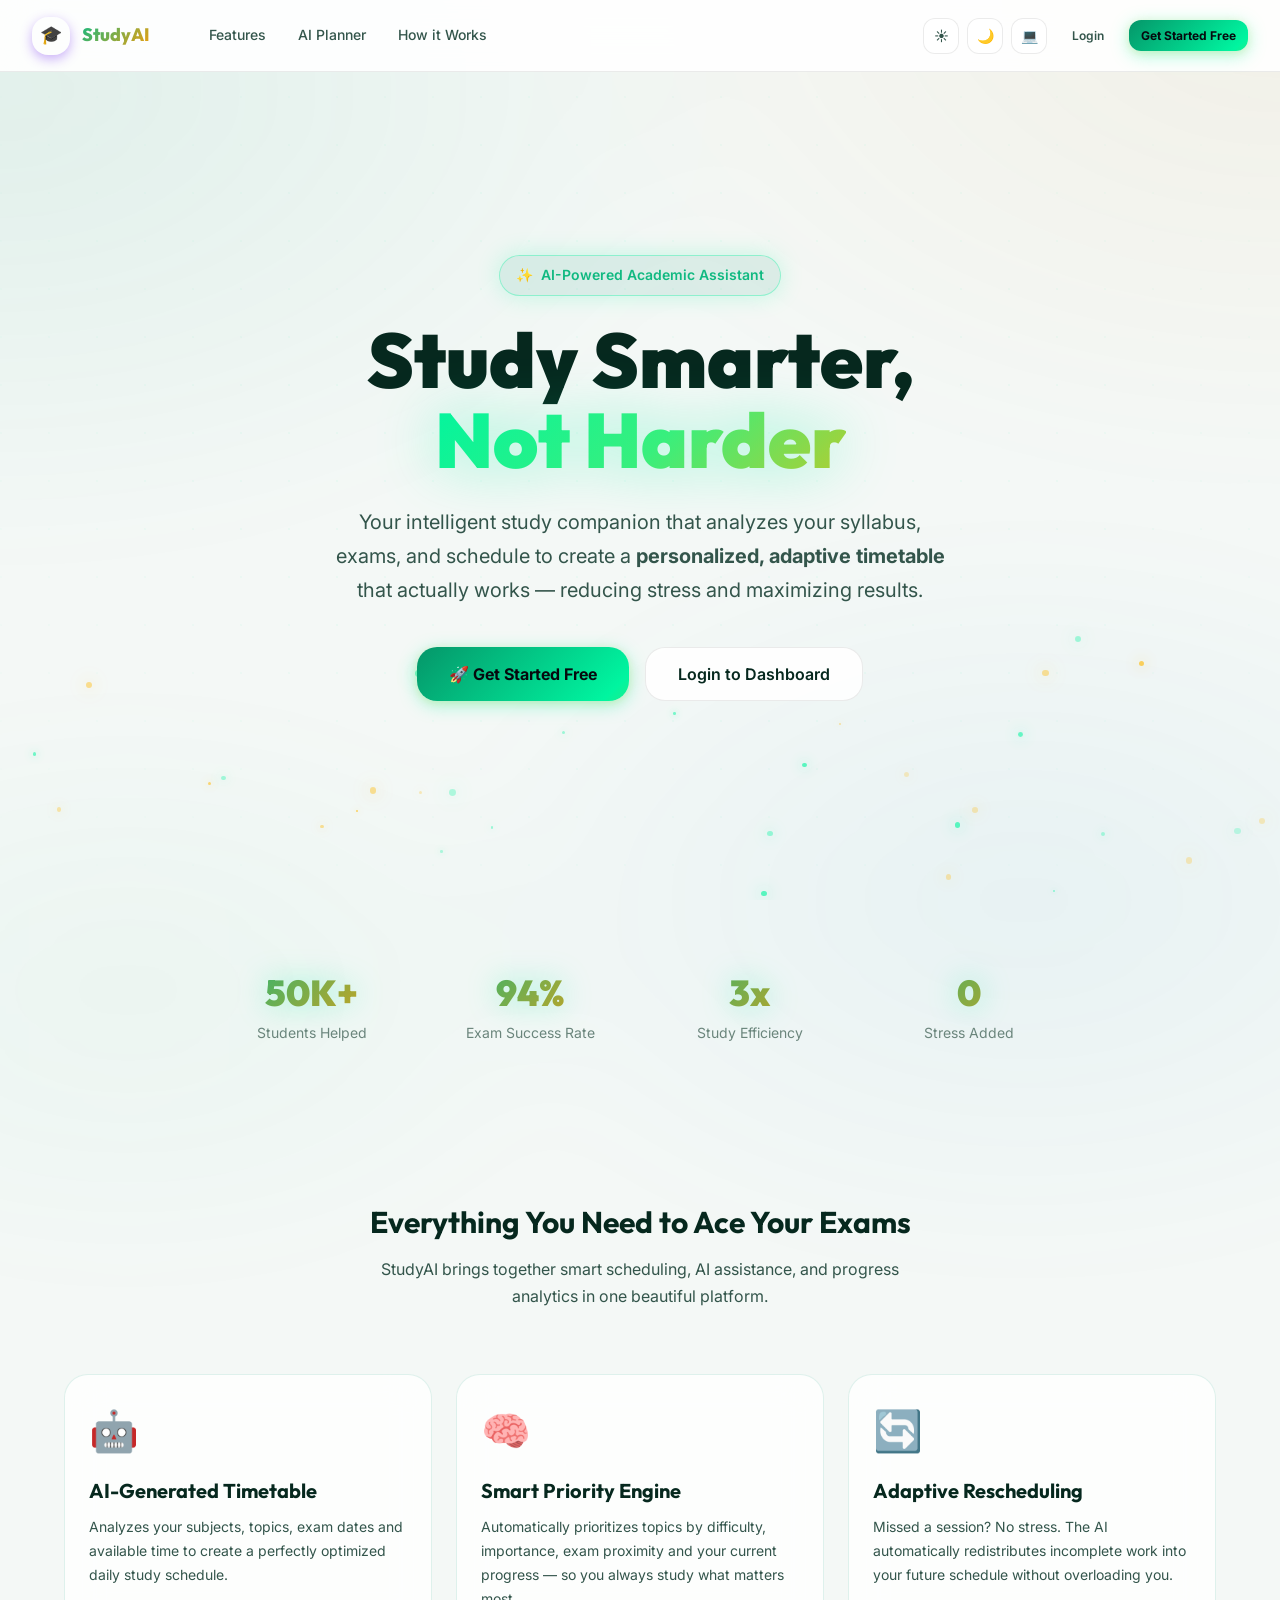
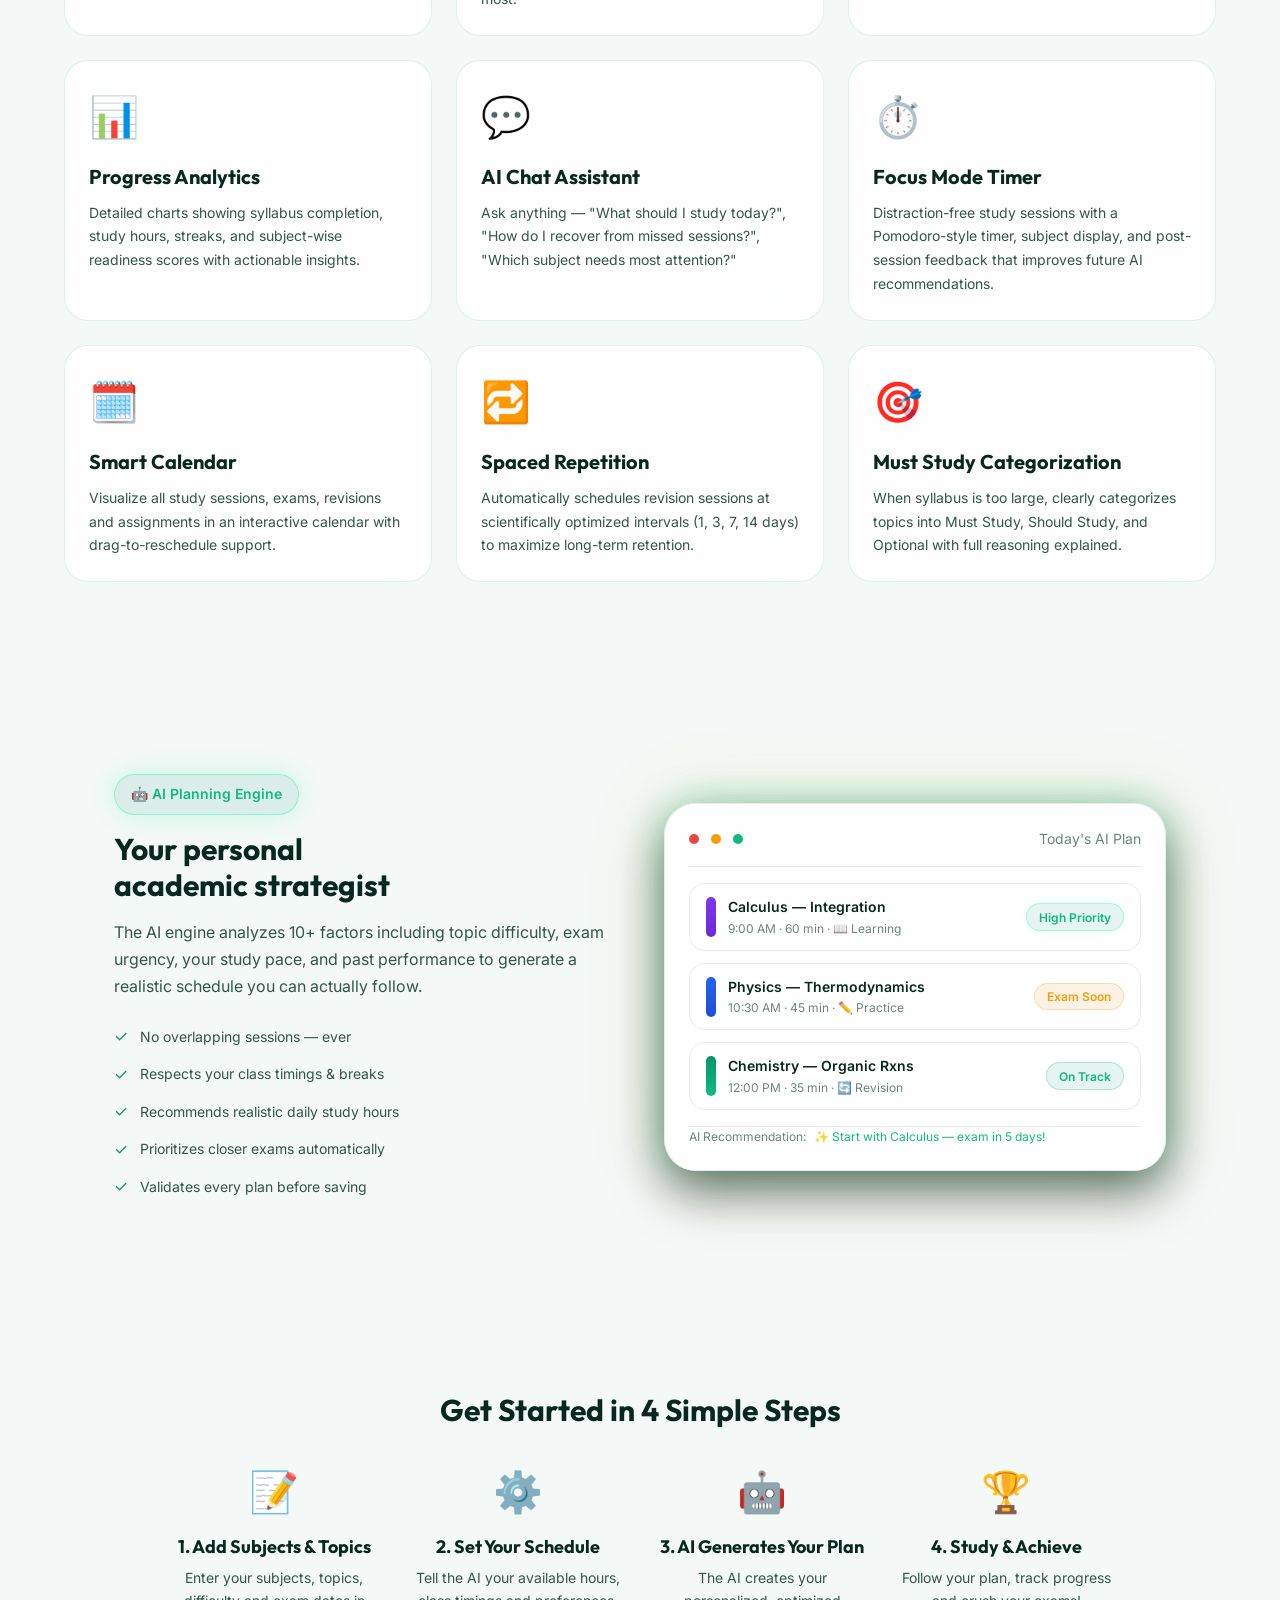
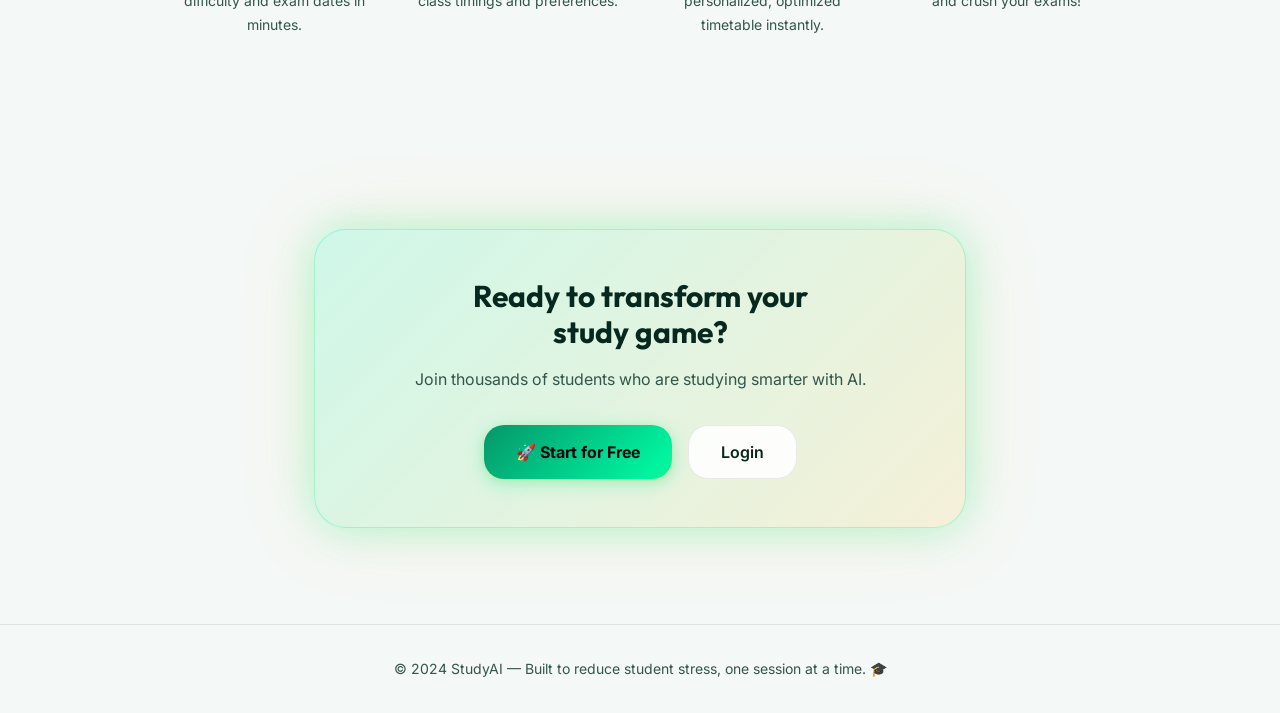
==== frontend/index.html @ 481b196f "First commit" ====
<!DOCTYPE html>
<html lang="en">
<head>
  <meta charset="UTF-8">
  <meta name="viewport" content="width=device-width, initial-scale=1.0">
  <title>StudyAI — Intelligent Academic Planner</title>
  <meta name="description" content="AI-powered study planner that creates personalized, adaptive timetables to help students study smarter and achieve their academic goals.">
  <link rel="stylesheet" href="css/variables.css">
  <link rel="stylesheet" href="css/themes.css">
  <link rel="stylesheet" href="css/base.css">
  <link rel="stylesheet" href="css/animations.css">
  <link rel="stylesheet" href="css/components.css">
  <style>
    /* ── HERO ─────────────────────────────────────────────── */
    .hero {
      min-height: 100vh;
      display: flex;
      flex-direction: column;
      position: relative;
      overflow: hidden;
    }

    /* Floating particles */
    .particles {
      position: fixed;
      inset: 0;
      pointer-events: none;
      z-index: 0;
      overflow: hidden;
    }
    .particle {
      position: absolute;
      width: 4px; height: 4px;
      border-radius: 50%;
      background: var(--primary-light);
      opacity: 0;
      animation: particleFloat linear infinite;
    }

    /* Nav */
    .landing-nav {
      position: fixed;
      top: 0; left: 0; right: 0;
      height: 72px;
      background: var(--nav-bg);
      backdrop-filter: blur(20px);
      border-bottom: 1px solid var(--border);
      z-index: var(--z-sticky);
      display: flex;
      align-items: center;
      padding: 0 var(--space-8);
      gap: var(--space-4);
    }
    .nav-links {
      display: flex;
      align-items: center;
      gap: var(--space-2);
      margin-left: var(--space-8);
    }
    .nav-link {
      color: var(--text-secondary);
      font-size: var(--text-sm);
      font-weight: var(--font-medium);
      padding: var(--space-2) var(--space-3);
      border-radius: var(--radius-md);
      transition: all var(--transition-fast);
    }
    .nav-link:hover { color: var(--text-primary); background: var(--bg-card); }
    .nav-actions { margin-left: auto; display: flex; align-items: center; gap: var(--space-3); }

    /* Hero content */
    .hero-content {
      flex: 1;
      display: flex;
      flex-direction: column;
      align-items: center;
      justify-content: center;
      text-align: center;
      padding: 120px var(--space-6) var(--space-16);
      position: relative;
      z-index: 1;
    }

    .hero-badge {
      display: inline-flex;
      align-items: center;
      gap: var(--space-2);
      background: var(--primary-bg);
      border: 1px solid rgba(0, 245, 160, 0.35);
      box-shadow: 0 0 24px rgba(0, 245, 160, 0.2);
      border-radius: var(--radius-full);
      padding: var(--space-2) var(--space-4);
      font-size: var(--text-sm);
      color: var(--primary-light);
      font-weight: var(--font-semibold);
      margin-bottom: var(--space-6);
      animation: fadeDown 0.6s ease forwards;
    }

    .hero-title {
      font-family: 'Outfit', sans-serif;
      font-size: clamp(2.5rem, 6vw, 5rem);
      font-weight: 900;
      line-height: 1.05;
      margin-bottom: var(--space-6);
      animation: fadeUp 0.7s ease 0.1s both;
    }

    .hero-title .gradient-text {
      background: linear-gradient(135deg, #00f5a0 0%, #38ef7d 30%, #ffb800 70%, #ff8800 100%);
      background-size: 200% auto;
      -webkit-background-clip: text;
      background-clip: text;
      -webkit-text-fill-color: transparent;
      filter: drop-shadow(0 0 30px rgba(0, 245, 160, 0.4));
      animation: gradientShift 5s ease infinite;
    }

    .hero-subtitle {
      font-size: clamp(1rem, 2vw, 1.25rem);
      color: var(--text-secondary);
      max-width: 620px;
      margin-bottom: var(--space-10);
      animation: fadeUp 0.7s ease 0.2s both;
    }

    .hero-actions {
      display: flex;
      gap: var(--space-4);
      flex-wrap: wrap;
      justify-content: center;
      animation: fadeUp 0.7s ease 0.3s both;
    }

    /* Feature cards grid */
    .features {
      padding: var(--space-24) var(--space-6);
      max-width: 1200px;
      margin: 0 auto;
      width: 100%;
    }

    .features-title {
      text-align: center;
      margin-bottom: var(--space-16);
    }

    .features-grid {
      display: grid;
      grid-template-columns: repeat(auto-fit, minmax(300px, 1fr));
      gap: var(--space-6);
    }

    .feature-card {
      background: var(--glass-bg);
      backdrop-filter: var(--glass-blur);
      border: 1px solid var(--glass-border);
      border-radius: var(--radius-2xl);
      padding: var(--space-6);
      transition: all var(--transition-base);
      animation: fadeUp 0.6s ease both;
    }

    .feature-card:hover {
      transform: translateY(-6px);
      box-shadow: var(--shadow-lg), 0 0 30px var(--ambient-1);
      border-color: var(--primary);
    }

    .feature-icon {
      font-size: 2.5rem;
      margin-bottom: var(--space-4);
      display: block;
    }

    .feature-title {
      font-family: 'Outfit', sans-serif;
      font-size: var(--text-xl);
      font-weight: var(--font-bold);
      margin-bottom: var(--space-3);
      color: var(--text-primary);
    }

    /* AI Showcase */
    .ai-showcase {
      padding: var(--space-24) var(--space-6);
      max-width: 1100px;
      margin: 0 auto;
    }

    .showcase-grid {
      display: grid;
      grid-template-columns: 1fr 1fr;
      gap: var(--space-12);
      align-items: center;
    }

    .showcase-mockup {
      background: var(--glass-bg);
      backdrop-filter: var(--glass-blur);
      border: 1px solid var(--glass-border);
      border-radius: var(--radius-3xl);
      padding: var(--space-6);
      animation: float 4s ease-in-out infinite;
      box-shadow: var(--shadow-xl), var(--shadow-glow-aurora);
    }

    .mockup-header {
      display: flex;
      align-items: center;
      gap: var(--space-3);
      margin-bottom: var(--space-4);
      padding-bottom: var(--space-4);
      border-bottom: 1px solid var(--border);
    }

    .mockup-dot {
      width: 10px; height: 10px;
      border-radius: 50%;
    }

    .mockup-session {
      background: var(--bg-card);
      border: 1px solid var(--border);
      border-radius: var(--radius-lg);
      padding: var(--space-3) var(--space-4);
      margin-bottom: var(--space-3);
      display: flex;
      align-items: center;
      gap: var(--space-3);
    }

    .mockup-color-dot {
      width: 10px; height: 40px;
      border-radius: var(--radius-full);
      flex-shrink: 0;
    }

    /* Stats banner */
    .stats-banner {
      display: grid;
      grid-template-columns: repeat(4, 1fr);
      gap: var(--space-6);
      max-width: 900px;
      margin: var(--space-16) auto;
      padding: 0 var(--space-6);
      text-align: center;
    }

    .stat-num {
      font-family: 'Outfit', sans-serif;
      font-size: var(--text-4xl);
      font-weight: 900;
      background: linear-gradient(135deg, var(--primary-light), var(--secondary-light));
      -webkit-background-clip: text;
      background-clip: text;
      -webkit-text-fill-color: transparent;
      filter: drop-shadow(0 0 15px rgba(0, 245, 160, 0.35));
    }

    /* CTA */
    .cta-section {
      padding: var(--space-24) var(--space-6);
      text-align: center;
      max-width: 700px;
      margin: 0 auto;
    }

    .cta-card {
      background: linear-gradient(135deg, rgba(0, 245, 160, 0.15), rgba(255, 184, 0, 0.12));
      border: 1px solid rgba(0, 245, 160, 0.3);
      border-radius: var(--radius-3xl);
      padding: var(--space-12) var(--space-8);
      box-shadow: var(--shadow-glow-aurora);
    }

    /* Footer */
    footer {
      border-top: 1px solid var(--border);
      padding: var(--space-8) var(--space-6);
      text-align: center;
      color: var(--text-muted);
      font-size: var(--text-sm);
    }

    @media (max-width: 768px) {
      .showcase-grid { grid-template-columns: 1fr; }
      .stats-banner { grid-template-columns: repeat(2, 1fr); }
      .nav-links { display: none; }
    }
  </style>
</head>
<body>

<!-- Particles -->
<div class="particles" id="particles" aria-hidden="true"></div>

<!-- Navigation -->
<nav class="landing-nav" role="navigation" aria-label="Main navigation">
  <a href="index.html" class="nav-logo" aria-label="StudyAI Home">
    <div class="nav-logo-icon" aria-hidden="true">🎓</div>
    <span class="nav-logo-text">StudyAI</span>
  </a>
  <div class="nav-links" role="menubar">
    <a href="#features" class="nav-link" role="menuitem">Features</a>
    <a href="#ai-planner" class="nav-link" role="menuitem">AI Planner</a>
    <a href="#how-it-works" class="nav-link" role="menuitem">How it Works</a>
  </div>
  <div class="nav-actions">
    <div class="flex gap-2" role="group" aria-label="Theme selection">
      <button class="btn btn-icon" data-theme-btn="light" title="Light mode" aria-label="Light mode">☀️</button>
      <button class="btn btn-icon" data-theme-btn="dark" title="Dark mode" aria-label="Dark mode">🌙</button>
      <button class="btn btn-icon" data-theme-btn="system" title="System mode" aria-label="System mode">💻</button>
    </div>
    <a href="auth/login.html" class="btn btn-ghost btn-sm" id="login-btn">Login</a>
    <a href="auth/signup.html" class="btn btn-primary btn-sm" id="signup-btn">Get Started Free</a>
  </div>
</nav>

<!-- Hero -->
<main>
  <section class="hero" aria-labelledby="hero-heading">
    <div class="hero-content">
      <div class="hero-badge" aria-label="AI-powered academic assistant">
        <span>✨</span> AI-Powered Academic Assistant
      </div>

      <h1 class="hero-title" id="hero-heading">
        Study Smarter,<br>
        <span class="gradient-text">Not Harder</span>
      </h1>

      <p class="hero-subtitle">
        Your intelligent study companion that analyzes your syllabus, exams, and schedule to create a
        <strong>personalized, adaptive timetable</strong> that actually works — reducing stress and maximizing results.
      </p>

      <div class="hero-actions">
        <a href="auth/signup.html" class="btn btn-primary btn-lg" id="get-started-btn">
          🚀 Get Started Free
        </a>
        <a href="auth/login.html" class="btn btn-secondary btn-lg" id="hero-login-btn">
          Login to Dashboard
        </a>
      </div>
    </div>
  </section>

  <!-- Stats -->
  <div class="stats-banner animate-fade-up" role="region" aria-label="App statistics">
    <div>
      <div class="stat-num">50K+</div>
      <div class="text-sm text-muted">Students Helped</div>
    </div>
    <div>
      <div class="stat-num">94%</div>
      <div class="text-sm text-muted">Exam Success Rate</div>
    </div>
    <div>
      <div class="stat-num">3x</div>
      <div class="text-sm text-muted">Study Efficiency</div>
    </div>
    <div>
      <div class="stat-num">0</div>
      <div class="text-sm text-muted">Stress Added</div>
    </div>
  </div>

  <!-- Features -->
  <section class="features" id="features" aria-labelledby="features-heading">
    <div class="features-title">
      <h2 id="features-heading">Everything You Need to <span class="gradient-text">Ace Your Exams</span></h2>
      <p class="text-secondary mt-4" style="max-width:560px;margin:var(--space-4) auto 0">
        StudyAI brings together smart scheduling, AI assistance, and progress analytics in one beautiful platform.
      </p>
    </div>

    <div class="features-grid stagger" role="list">
      <article class="feature-card" role="listitem">
        <span class="feature-icon" aria-hidden="true">🤖</span>
        <h3 class="feature-title">AI-Generated Timetable</h3>
        <p class="text-secondary text-sm">Analyzes your subjects, topics, exam dates and available time to create a perfectly optimized daily study schedule.</p>
      </article>

      <article class="feature-card" role="listitem">
        <span class="feature-icon" aria-hidden="true">🧠</span>
        <h3 class="feature-title">Smart Priority Engine</h3>
        <p class="text-secondary text-sm">Automatically prioritizes topics by difficulty, importance, exam proximity and your current progress — so you always study what matters most.</p>
      </article>

      <article class="feature-card" role="listitem">
        <span class="feature-icon" aria-hidden="true">🔄</span>
        <h3 class="feature-title">Adaptive Rescheduling</h3>
        <p class="text-secondary text-sm">Missed a session? No stress. The AI automatically redistributes incomplete work into your future schedule without overloading you.</p>
      </article>

      <article class="feature-card" role="listitem">
        <span class="feature-icon" aria-hidden="true">📊</span>
        <h3 class="feature-title">Progress Analytics</h3>
        <p class="text-secondary text-sm">Detailed charts showing syllabus completion, study hours, streaks, and subject-wise readiness scores with actionable insights.</p>
      </article>

      <article class="feature-card" role="listitem">
        <span class="feature-icon" aria-hidden="true">💬</span>
        <h3 class="feature-title">AI Chat Assistant</h3>
        <p class="text-secondary text-sm">Ask anything — "What should I study today?", "How do I recover from missed sessions?", "Which subject needs most attention?"</p>
      </article>

      <article class="feature-card" role="listitem">
        <span class="feature-icon" aria-hidden="true">⏱️</span>
        <h3 class="feature-title">Focus Mode Timer</h3>
        <p class="text-secondary text-sm">Distraction-free study sessions with a Pomodoro-style timer, subject display, and post-session feedback that improves future AI recommendations.</p>
      </article>

      <article class="feature-card" role="listitem">
        <span class="feature-icon" aria-hidden="true">🗓️</span>
        <h3 class="feature-title">Smart Calendar</h3>
        <p class="text-secondary text-sm">Visualize all study sessions, exams, revisions and assignments in an interactive calendar with drag-to-reschedule support.</p>
      </article>

      <article class="feature-card" role="listitem">
        <span class="feature-icon" aria-hidden="true">🔁</span>
        <h3 class="feature-title">Spaced Repetition</h3>
        <p class="text-secondary text-sm">Automatically schedules revision sessions at scientifically optimized intervals (1, 3, 7, 14 days) to maximize long-term retention.</p>
      </article>

      <article class="feature-card" role="listitem">
        <span class="feature-icon" aria-hidden="true">🎯</span>
        <h3 class="feature-title">Must Study Categorization</h3>
        <p class="text-secondary text-sm">When syllabus is too large, clearly categorizes topics into Must Study, Should Study, and Optional with full reasoning explained.</p>
      </article>
    </div>
  </section>

  <!-- AI Showcase -->
  <section class="ai-showcase" id="ai-planner" aria-labelledby="ai-heading">
    <div class="showcase-grid">
      <div>
        <div class="hero-badge" style="margin-bottom:var(--space-4)">🤖 AI Planning Engine</div>
        <h2 id="ai-heading" style="font-size:var(--text-3xl);margin-bottom:var(--space-4)">
          Your personal<br><span class="gradient-text">academic strategist</span>
        </h2>
        <p class="text-secondary" style="margin-bottom:var(--space-6)">
          The AI engine analyzes 10+ factors including topic difficulty, exam urgency, your study pace,
          and past performance to generate a realistic schedule you can actually follow.
        </p>
        <ul style="list-style:none;display:flex;flex-direction:column;gap:var(--space-3)" aria-label="AI engine features">
          <li class="flex items-center gap-3"><span style="color:var(--success)">✓</span> <span class="text-secondary text-sm">No overlapping sessions — ever</span></li>
          <li class="flex items-center gap-3"><span style="color:var(--success)">✓</span> <span class="text-secondary text-sm">Respects your class timings & breaks</span></li>
          <li class="flex items-center gap-3"><span style="color:var(--success)">✓</span> <span class="text-secondary text-sm">Recommends realistic daily study hours</span></li>
          <li class="flex items-center gap-3"><span style="color:var(--success)">✓</span> <span class="text-secondary text-sm">Prioritizes closer exams automatically</span></li>
          <li class="flex items-center gap-3"><span style="color:var(--success)">✓</span> <span class="text-secondary text-sm">Validates every plan before saving</span></li>
        </ul>
      </div>
      <div class="showcase-mockup" aria-label="Sample AI-generated timetable" role="img">
        <div class="mockup-header">
          <div class="mockup-dot" style="background:#ef4444" aria-hidden="true"></div>
          <div class="mockup-dot" style="background:#f59e0b" aria-hidden="true"></div>
          <div class="mockup-dot" style="background:#10b981" aria-hidden="true"></div>
          <span class="text-sm text-muted ml-auto">Today's AI Plan</span>
        </div>
        <div class="mockup-session" aria-label="Mathematics session 9:00 AM">
          <div class="mockup-color-dot" style="background:linear-gradient(180deg,#7c3aed,#6d28d9)" aria-hidden="true"></div>
          <div>
            <div class="text-sm font-semibold">Calculus — Integration</div>
            <div class="text-xs text-muted">9:00 AM · 60 min · 📖 Learning</div>
          </div>
          <span class="badge badge-primary ml-auto">High Priority</span>
        </div>
        <div class="mockup-session" aria-label="Physics revision 10:30 AM">
          <div class="mockup-color-dot" style="background:linear-gradient(180deg,#2563eb,#1d4ed8)" aria-hidden="true"></div>
          <div>
            <div class="text-sm font-semibold">Physics — Thermodynamics</div>
            <div class="text-xs text-muted">10:30 AM · 45 min · ✏️ Practice</div>
          </div>
          <span class="badge badge-warning ml-auto">Exam Soon</span>
        </div>
        <div class="mockup-session" aria-label="Chemistry revision 12:00 PM">
          <div class="mockup-color-dot" style="background:linear-gradient(180deg,#059669,#10b981)" aria-hidden="true"></div>
          <div>
            <div class="text-sm font-semibold">Chemistry — Organic Rxns</div>
            <div class="text-xs text-muted">12:00 PM · 35 min · 🔄 Revision</div>
          </div>
          <span class="badge badge-success ml-auto">On Track</span>
        </div>
        <div class="flex items-center gap-2 mt-4 pt-4" style="border-top:1px solid var(--border)">
          <div class="text-xs text-muted">AI Recommendation:</div>
          <div class="text-xs" style="color:var(--primary-light)">✨ Start with Calculus — exam in 5 days!</div>
        </div>
      </div>
    </div>
  </section>

  <!-- How it works -->
  <section style="padding:var(--space-24) var(--space-6);max-width:1000px;margin:0 auto" id="how-it-works" aria-labelledby="how-heading">
    <h2 class="text-center mb-8" id="how-heading">Get Started in <span class="gradient-text">4 Simple Steps</span></h2>
    <div style="display:grid;grid-template-columns:repeat(auto-fit,minmax(200px,1fr));gap:var(--space-6);text-align:center" role="list">
      <div role="listitem">
        <div style="font-size:2.5rem;margin-bottom:var(--space-3)" aria-hidden="true">📝</div>
        <h3 style="font-size:var(--text-lg);margin-bottom:var(--space-2)">1. Add Subjects & Topics</h3>
        <p class="text-secondary text-sm">Enter your subjects, topics, difficulty and exam dates in minutes.</p>
      </div>
      <div role="listitem">
        <div style="font-size:2.5rem;margin-bottom:var(--space-3)" aria-hidden="true">⚙️</div>
        <h3 style="font-size:var(--text-lg);margin-bottom:var(--space-2)">2. Set Your Schedule</h3>
        <p class="text-secondary text-sm">Tell the AI your available hours, class timings and preferences.</p>
      </div>
      <div role="listitem">
        <div style="font-size:2.5rem;margin-bottom:var(--space-3)" aria-hidden="true">🤖</div>
        <h3 style="font-size:var(--text-lg);margin-bottom:var(--space-2)">3. AI Generates Your Plan</h3>
        <p class="text-secondary text-sm">The AI creates your personalized, optimized timetable instantly.</p>
      </div>
      <div role="listitem">
        <div style="font-size:2.5rem;margin-bottom:var(--space-3)" aria-hidden="true">🏆</div>
        <h3 style="font-size:var(--text-lg);margin-bottom:var(--space-2)">4. Study & Achieve</h3>
        <p class="text-secondary text-sm">Follow your plan, track progress and crush your exams!</p>
      </div>
    </div>
  </section>

  <!-- CTA -->
  <section class="cta-section" aria-labelledby="cta-heading">
    <div class="cta-card">
      <h2 id="cta-heading" style="font-size:var(--text-3xl);margin-bottom:var(--space-4)">
        Ready to transform your<br><span class="gradient-text">study game?</span>
      </h2>
      <p class="text-secondary mb-8">Join thousands of students who are studying smarter with AI.</p>
      <div class="flex gap-4 justify-center flex-wrap">
        <a href="auth/signup.html" class="btn btn-primary btn-lg" id="cta-signup-btn">
          🚀 Start for Free
        </a>
        <a href="auth/login.html" class="btn btn-secondary btn-lg" id="cta-login-btn">
          Login
        </a>
      </div>
    </div>
  </section>
</main>

<footer role="contentinfo">
  <p>© 2024 StudyAI — Built to reduce student stress, one session at a time. 🎓</p>
</footer>

<div class="toast-container" id="toast-container" role="status" aria-live="polite"></div>

<script type="module">
  import { initTheme, requireNoAuth, getRoutePath } from './js/app.js';

  initTheme();

  // Redirect logged-in users to dashboard
  const token = localStorage.getItem('sp_token');
  if (token) {
    const dashUrl = getRoutePath('/dashboard/index.html');
    document.getElementById('get-started-btn').href = dashUrl;
    document.getElementById('hero-login-btn').href = dashUrl;
    document.getElementById('login-btn').textContent = 'Dashboard';
    document.getElementById('login-btn').href = dashUrl;
    document.getElementById('cta-login-btn').href = dashUrl;
  }

  // Generate luminous floating particles
  const container = document.getElementById('particles');
  for (let i = 0; i < 35; i++) {
    const p = document.createElement('div');
    p.className = 'particle';
    const size = Math.random() * 5 + 2;
    const isEmerald = Math.random() > 0.4;
    const color = isEmerald ? 'rgba(0, 245, 160, 0.7)' : 'rgba(255, 184, 0, 0.7)';
    const glow = isEmerald ? 'rgba(0, 245, 160, 0.8)' : 'rgba(255, 184, 0, 0.8)';
    p.style.cssText = `
      left: ${Math.random() * 100}%;
      bottom: ${Math.random() * 30}%;
      width: ${size}px;
      height: ${size}px;
      border-radius: 50%;
      background: ${color};
      box-shadow: 0 0 ${size * 3}px ${glow};
      animation-duration: ${Math.random() * 14 + 8}s;
      animation-delay: ${Math.random() * 8}s;
      opacity: ${Math.random() * 0.6 + 0.3};
    `;
    container.appendChild(p);
  }

  // Smooth scroll for nav links
  document.querySelectorAll('a[href^="#"]').forEach(a => {
    a.addEventListener('click', e => {
      e.preventDefault();
      document.querySelector(a.getAttribute('href'))?.scrollIntoView({ behavior: 'smooth' });
    });
  });
</script>
</body>
</html>
---- frontend/css/variables.css ----
/* ============================================================
   DESIGN TOKENS — AI Study Planner
   ============================================================ */
:root {
  /* Brand Colors — Cyber Aurora & Solar Amber (No Purple/Blue AI cliché) */
  --emerald-50: #ecfdf5;
  --emerald-100: #d1fae5;
  --emerald-200: #a7f3d0;
  --emerald-300: #6ee7b7;
  --emerald-400: #34d399;
  --emerald-500: #10b981;
  --emerald-600: #059669;
  --emerald-700: #047857;
  --emerald-800: #065f46;
  --emerald-900: #022c22;

  --mint-400: #2dd4bf;
  --mint-500: #14b8a6;
  --mint-neon: #00f5a0;

  --amber-300: #fde047;
  --amber-400: #fbbf24;
  --amber-500: #f59e0b;
  --amber-600: #d97706;
  --amber-neon: #ffb800;
  --amber-glow: #ff8800;

  --teal-400: #2dd4bf;
  --teal-500: #0d9488;
  --cyan-400: #22d3ee;
  --cyan-500: #06b6d4;

  --rose-400: #fb7185;
  --rose-500: #f43f5e;
  --coral-500: #ff6b6b;

  /* Spacing */
  --space-1: 0.25rem;
  --space-2: 0.5rem;
  --space-3: 0.75rem;
  --space-4: 1rem;
  --space-5: 1.25rem;
  --space-6: 1.5rem;
  --space-8: 2rem;
  --space-10: 2.5rem;
  --space-12: 3rem;
  --space-16: 4rem;
  --space-20: 5rem;
  --space-24: 6rem;

  /* Border Radius */
  --radius-sm: 0.5rem;
  --radius-md: 0.75rem;
  --radius-lg: 1rem;
  --radius-xl: 1.25rem;
  --radius-2xl: 1.5rem;
  --radius-3xl: 2rem;
  --radius-full: 9999px;

  /* Typography Scale */
  --text-xs: 0.75rem;
  --text-sm: 0.875rem;
  --text-base: 1rem;
  --text-lg: 1.125rem;
  --text-xl: 1.25rem;
  --text-2xl: 1.5rem;
  --text-3xl: 1.875rem;
  --text-4xl: 2.25rem;
  --text-5xl: 3rem;
  --text-6xl: 3.75rem;

  /* Font Weights */
  --font-normal: 400;
  --font-medium: 500;
  --font-semibold: 600;
  --font-bold: 700;
  --font-extrabold: 800;

  /* Shadows & Glows */
  --shadow-sm: 0 1px 3px rgba(0,0,0,0.2), 0 1px 2px rgba(0,0,0,0.15);
  --shadow-md: 0 4px 20px rgba(0,0,0,0.3);
  --shadow-lg: 0 8px 36px rgba(0,0,0,0.4);
  --shadow-xl: 0 20px 50px rgba(0,0,0,0.55);
  --shadow-glow-emerald: 0 0 30px rgba(0,245,160,0.35), 0 0 60px rgba(16,185,129,0.15);
  --shadow-glow-amber: 0 0 30px rgba(255,184,0,0.35), 0 0 60px rgba(245,158,11,0.15);
  --shadow-glow-teal: 0 0 24px rgba(6,182,212,0.35);
  --shadow-glow-aurora: 0 0 40px rgba(0,245,160,0.3), 0 0 80px rgba(255,184,0,0.15);

  /* Transitions */
  --transition-fast: 150ms cubic-bezier(0.4,0,0.2,1);
  --transition-base: 250ms cubic-bezier(0.4,0,0.2,1);
  --transition-slow: 400ms cubic-bezier(0.4,0,0.2,1);
  --transition-spring: 350ms cubic-bezier(0.34,1.56,0.64,1);

  /* Z-index */
  --z-dropdown: 100;
  --z-sticky: 200;
  --z-modal: 300;
  --z-toast: 400;
  --z-overlay: 500;
}
---- frontend/css/themes.css ----
/* ============================================================
   THEMES — Cyber Aurora & Solar Amber
   ============================================================ */

/* ── DARK THEME (default) ────────────────────────────────── */
[data-theme="dark"], :root {
  --bg-base: #06090e;
  --bg-surface: rgba(10, 16, 23, 0.92);
  --bg-surface-2: rgba(15, 23, 33, 0.85);
  --bg-surface-3: rgba(20, 31, 44, 0.75);
  --bg-card: rgba(13, 22, 31, 0.68);
  --bg-card-hover: rgba(18, 30, 42, 0.85);
  --bg-input: rgba(255, 255, 255, 0.05);
  --bg-input-focus: rgba(0, 245, 160, 0.08);

  --border: rgba(255, 255, 255, 0.08);
  --border-focus: rgba(0, 245, 160, 0.65);
  --border-subtle: rgba(255, 255, 255, 0.05);
  --border-glow: rgba(0, 245, 160, 0.25);

  --text-primary: #f0fdf4;
  --text-secondary: #94a3b8;
  --text-muted: #64748b;
  --text-disabled: #334155;

  /* Emerald Aurora Primary */
  --primary: #00f5a0;
  --primary-light: #4efbc0;
  --primary-dark: #059669;
  --primary-bg: rgba(0, 245, 160, 0.12);

  /* Solar Amber Secondary */
  --secondary: #ffb800;
  --secondary-light: #fde047;
  --secondary-dark: #d97706;
  --secondary-bg: rgba(255, 184, 0, 0.12);

  /* Aquamarine Accent */
  --accent: #00f2fe;
  --accent-light: #38bdf8;
  --accent-bg: rgba(0, 242, 254, 0.12);

  --success: #10b981;
  --success-light: #34d399;
  --success-bg: rgba(16, 185, 129, 0.14);

  --warning: #f59e0b;
  --warning-light: #fbbf24;
  --warning-bg: rgba(245, 158, 11, 0.14);

  --danger: #ff4757;
  --danger-light: #ff6b81;
  --danger-bg: rgba(255, 71, 87, 0.14);

  /* Ambient Multi-Source Lighting */
  --ambient-1: rgba(0, 245, 160, 0.16);
  --ambient-2: rgba(255, 184, 0, 0.12);
  --ambient-3: rgba(0, 242, 254, 0.10);
  --ambient-4: rgba(16, 185, 129, 0.08);

  --scrollbar-track: rgba(0, 0, 0, 0.2);
  --scrollbar-thumb: rgba(0, 245, 160, 0.25);
  --scrollbar-thumb-hover: rgba(0, 245, 160, 0.6);

  --glass-bg: rgba(11, 19, 27, 0.65);
  --glass-border: rgba(255, 255, 255, 0.09);
  --glass-blur: blur(24px);

  --nav-bg: rgba(6, 9, 14, 0.82);
  --sidebar-bg: rgba(7, 12, 18, 0.95);

  color-scheme: dark;
}

/* ── LIGHT THEME ─────────────────────────────────────────── */
[data-theme="light"] {
  --bg-base: #f4f8f6;
  --bg-surface: rgba(255, 255, 255, 0.95);
  --bg-surface-2: rgba(241, 248, 244, 0.90);
  --bg-surface-3: rgba(232, 244, 238, 0.85);
  --bg-card: rgba(255, 255, 255, 0.88);
  --bg-card-hover: rgba(255, 255, 255, 1.0);
  --bg-input: rgba(0, 0, 0, 0.04);
  --bg-input-focus: rgba(0, 180, 116, 0.08);

  --border: rgba(0, 0, 0, 0.08);
  --border-focus: rgba(5, 150, 105, 0.6);
  --border-subtle: rgba(0, 0, 0, 0.04);
  --border-glow: rgba(5, 150, 105, 0.2);

  --text-primary: #06281e;
  --text-secondary: #33554b;
  --text-muted: #6b857c;
  --text-disabled: #a0b6af;

  --primary: #059669;
  --primary-light: #10b981;
  --primary-dark: #047857;
  --primary-bg: rgba(5, 150, 105, 0.10);

  --secondary: #d97706;
  --secondary-light: #f59e0b;
  --secondary-bg: rgba(217, 119, 6, 0.10);

  --accent: #0284c7;
  --accent-light: #0ea5e9;
  --accent-bg: rgba(2, 132, 199, 0.10);

  --success: #059669;
  --success-light: #10b981;
  --success-bg: rgba(5, 150, 105, 0.10);

  --warning: #d97706;
  --warning-light: #f59e0b;
  --warning-bg: rgba(217, 119, 6, 0.10);

  --danger: #e11d48;
  --danger-light: #f43f5e;
  --danger-bg: rgba(225, 29, 72, 0.10);

  --ambient-1: rgba(5, 150, 105, 0.08);
  --ambient-2: rgba(217, 119, 6, 0.06);
  --ambient-3: rgba(2, 132, 199, 0.05);
  --ambient-4: rgba(16, 185, 129, 0.04);

  --scrollbar-track: rgba(0, 0, 0, 0.04);
  --scrollbar-thumb: rgba(5, 150, 105, 0.25);
  --scrollbar-thumb-hover: rgba(5, 150, 105, 0.6);

  --glass-bg: rgba(255, 255, 255, 0.80);
  --glass-border: rgba(5, 150, 105, 0.12);
  --glass-blur: blur(20px);

  --nav-bg: rgba(255, 255, 255, 0.90);
  --sidebar-bg: rgba(255, 255, 255, 0.98);

  color-scheme: light;
}
---- frontend/css/base.css ----
/* ============================================================
   BASE — Reset, Typography, Scrollbar, Body
   ============================================================ */
@import url('https://fonts.googleapis.com/css2?family=Outfit:wght@300;400;500;600;700;800;900&family=Inter:wght@300;400;500;600;700&family=JetBrains+Mono:wght@400;500&display=swap');

*, *::before, *::after { box-sizing: border-box; margin: 0; padding: 0; }

html {
  font-size: 16px;
  scroll-behavior: smooth;
  -webkit-text-size-adjust: 100%;
}

body {
  font-family: 'Inter', -apple-system, BlinkMacSystemFont, sans-serif;
  font-size: var(--text-base);
  font-weight: var(--font-normal);
  color: var(--text-primary);
  background-color: var(--bg-base);
  line-height: 1.6;
  min-height: 100vh;
  overflow-x: hidden;
  transition: background-color var(--transition-base), color var(--transition-base);
}

/* Dynamic Multi-Layer Ambient Lighting Background */
body::before {
  content: '';
  position: fixed;
  inset: -50%;
  width: 200%;
  height: 200%;
  background:
    radial-gradient(ellipse 45% 40% at 25% 30%, var(--ambient-1) 0%, transparent 65%),
    radial-gradient(ellipse 50% 45% at 75% 25%, var(--ambient-2) 0%, transparent 60%),
    radial-gradient(ellipse 40% 35% at 65% 75%, var(--ambient-3) 0%, transparent 60%),
    radial-gradient(ellipse 35% 30% at 30% 80%, var(--ambient-4) 0%, transparent 55%);
  pointer-events: none;
  z-index: 0;
  animation: auroraDrift 28s cubic-bezier(0.4, 0, 0.2, 1) infinite alternate;
  filter: blur(40px);
}

/* Subtle Geometric Luminous Lattice Grid */
body::after {
  content: '';
  position: fixed;
  inset: 0;
  background-image:
    radial-gradient(circle at 1px 1px, rgba(0, 245, 160, 0.04) 1px, transparent 0),
    linear-gradient(to right, rgba(255, 255, 255, 0.015) 1px, transparent 1px),
    linear-gradient(to bottom, rgba(255, 255, 255, 0.015) 1px, transparent 1px);
  background-size: 48px 48px, 48px 48px, 48px 48px;
  mask-image: radial-gradient(ellipse 80% 80% at 50% 50%, black 40%, transparent 90%);
  -webkit-mask-image: radial-gradient(ellipse 80% 80% at 50% 50%, black 40%, transparent 90%);
  pointer-events: none;
  z-index: 0;
}

body > * { position: relative; z-index: 1; }

/* Scrollbar */
::-webkit-scrollbar { width: 6px; height: 6px; }
::-webkit-scrollbar-track { background: var(--scrollbar-track); }
::-webkit-scrollbar-thumb {
  background: var(--scrollbar-thumb);
  border-radius: var(--radius-full);
}
::-webkit-scrollbar-thumb:hover { background: var(--scrollbar-thumb-hover); }

/* Typography */
h1, h2, h3, h4, h5, h6 {
  font-family: 'Outfit', sans-serif;
  font-weight: var(--font-bold);
  line-height: 1.2;
  color: var(--text-primary);
}

h1 { font-size: var(--text-4xl); }
h2 { font-size: var(--text-3xl); }
h3 { font-size: var(--text-2xl); }
h4 { font-size: var(--text-xl); }
h5 { font-size: var(--text-lg); }
h6 { font-size: var(--text-base); }

p { color: var(--text-secondary); line-height: 1.7; }
a { color: var(--primary-light); text-decoration: none; transition: color var(--transition-fast); }
a:hover { color: var(--primary); }

code, pre {
  font-family: 'JetBrains Mono', monospace;
  font-size: var(--text-sm);
}

img, svg { display: block; max-width: 100%; }

button, input, select, textarea {
  font-family: inherit;
  font-size: inherit;
}

input, textarea, select {
  outline: none;
  border: none;
}

/* Selection */
::selection {
  background: rgba(124,58,237,0.3);
  color: var(--text-primary);
}

/* Focus visible */
:focus-visible {
  outline: 2px solid var(--primary);
  outline-offset: 2px;
  border-radius: var(--radius-sm);
}

/* Reduced motion */
@media (prefers-reduced-motion: reduce) {
  *, *::before, *::after {
    animation-duration: 0.01ms !important;
    animation-iteration-count: 1 !important;
    transition-duration: 0.01ms !important;
  }
}

/* Layout utilities */
.container {
  width: 100%;
  max-width: 1280px;
  margin: 0 auto;
  padding: 0 var(--space-6);
}

.sr-only {
  position: absolute; width: 1px; height: 1px;
  padding: 0; margin: -1px; overflow: hidden;
  clip: rect(0,0,0,0); border: 0;
}

.flex { display: flex; }
.flex-col { flex-direction: column; }
.items-center { align-items: center; }
.items-start { align-items: flex-start; }
.justify-between { justify-content: space-between; }
.justify-center { justify-content: center; }
.gap-1 { gap: var(--space-1); }
.gap-2 { gap: var(--space-2); }
.gap-3 { gap: var(--space-3); }
.gap-4 { gap: var(--space-4); }
.gap-6 { gap: var(--space-6); }
.gap-8 { gap: var(--space-8); }
.flex-1 { flex: 1; }
.flex-wrap { flex-wrap: wrap; }
.grid { display: grid; }

.text-center { text-align: center; }
.text-right { text-align: right; }
.font-medium { font-weight: var(--font-medium); }
.font-semibold { font-weight: var(--font-semibold); }
.font-bold { font-weight: var(--font-bold); }
.text-sm { font-size: var(--text-sm); }
.text-xs { font-size: var(--text-xs); }
.text-lg { font-size: var(--text-lg); }
.text-xl { font-size: var(--text-xl); }
.text-muted { color: var(--text-muted); }
.text-secondary { color: var(--text-secondary); }
.text-primary-color { color: var(--primary-light); }
.text-success { color: var(--success); }
.text-warning { color: var(--warning); }
.text-danger { color: var(--danger); }

.w-full { width: 100%; }
.h-full { height: 100%; }
.hidden { display: none !important; }
.invisible { visibility: hidden; }
.relative { position: relative; }
.absolute { position: absolute; }
.fixed { position: fixed; }
.inset-0 { top:0; right:0; bottom:0; left:0; }
.overflow-hidden { overflow: hidden; }
.overflow-auto { overflow: auto; }
.truncate { overflow:hidden; text-overflow:ellipsis; white-space:nowrap; }
.cursor-pointer { cursor: pointer; }
.pointer-events-none { pointer-events: none; }
.select-none { user-select: none; }

.mt-1 { margin-top: var(--space-1); }
.mt-2 { margin-top: var(--space-2); }
.mt-3 { margin-top: var(--space-3); }
.mt-4 { margin-top: var(--space-4); }
.mt-6 { margin-top: var(--space-6); }
.mt-8 { margin-top: var(--space-8); }
.mb-1 { margin-bottom: var(--space-1); }
.mb-2 { margin-bottom: var(--space-2); }
.mb-4 { margin-bottom: var(--space-4); }
.mb-6 { margin-bottom: var(--space-6); }
.mb-8 { margin-bottom: var(--space-8); }
.ml-auto { margin-left: auto; }
.mr-auto { margin-right: auto; }
.mx-auto { margin-left: auto; margin-right: auto; }

.p-2 { padding: var(--space-2); }
.p-3 { padding: var(--space-3); }
.p-4 { padding: var(--space-4); }
.p-6 { padding: var(--space-6); }
.p-8 { padding: var(--space-8); }
.px-3 { padding-left: var(--space-3); padding-right: var(--space-3); }
.px-4 { padding-left: var(--space-4); padding-right: var(--space-4); }
.px-6 { padding-left: var(--space-6); padding-right: var(--space-6); }
.py-2 { padding-top: var(--space-2); padding-bottom: var(--space-2); }
.py-3 { padding-top: var(--space-3); padding-bottom: var(--space-3); }
.py-4 { padding-top: var(--space-4); padding-bottom: var(--space-4); }
---- frontend/css/animations.css ----
/* ============================================================
   ANIMATIONS — Keyframes & Motion
   ============================================================ */

/* Entrance animations */
@keyframes fadeIn {
  from { opacity: 0; }
  to { opacity: 1; }
}

@keyframes fadeUp {
  from { opacity: 0; transform: translateY(20px); }
  to { opacity: 1; transform: translateY(0); }
}

@keyframes fadeDown {
  from { opacity: 0; transform: translateY(-20px); }
  to { opacity: 1; transform: translateY(0); }
}

@keyframes slideInLeft {
  from { opacity: 0; transform: translateX(-30px); }
  to { opacity: 1; transform: translateX(0); }
}

@keyframes slideInRight {
  from { opacity: 0; transform: translateX(30px); }
  to { opacity: 1; transform: translateX(0); }
}

@keyframes scaleIn {
  from { opacity: 0; transform: scale(0.92); }
  to { opacity: 1; transform: scale(1); }
}

@keyframes scaleInBounce {
  from { opacity: 0; transform: scale(0.8); }
  60% { transform: scale(1.05); }
  to { opacity: 1; transform: scale(1); }
}

/* Continuous animations */
@keyframes shimmer {
  0% { background-position: -200% 0; }
  100% { background-position: 200% 0; }
}

@keyframes pulse {
  0%, 100% { opacity: 1; }
  50% { opacity: 0.5; }
}

@keyframes spin {
  from { transform: rotate(0deg); }
  to { transform: rotate(360deg); }
}

@keyframes float {
  0%, 100% { transform: translateY(0px); }
  50% { transform: translateY(-12px); }
}

@keyframes glow {
  0%, 100% { box-shadow: 0 0 20px rgba(124,58,237,0.3); }
  50% { box-shadow: 0 0 40px rgba(124,58,237,0.6), 0 0 60px rgba(124,58,237,0.2); }
}

@keyframes gradientShift {
  0% { background-position: 0% 50%; }
  50% { background-position: 100% 50%; }
  100% { background-position: 0% 50%; }
}

@keyframes progressFill {
  from { width: 0%; }
  to { width: var(--progress-width, 50%); }
}

@keyframes countUp {
  from { opacity: 0; transform: translateY(10px); }
  to { opacity: 1; transform: translateY(0); }
}

@keyframes timerPulse {
  0%, 100% { transform: scale(1); }
  50% { transform: scale(1.02); }
}

@keyframes particleFloat {
  0% { transform: translateY(0) rotate(0deg); opacity: 0.7; }
  100% { transform: translateY(-100vh) rotate(720deg); opacity: 0; }
}

@keyframes ripple {
  0% { transform: scale(0); opacity: 0.6; }
  100% { transform: scale(4); opacity: 0; }
}

@keyframes toastSlideIn {
  from { transform: translateX(calc(100% + 24px)); opacity: 0; }
  to { transform: translateX(0); opacity: 1; }
}

@keyframes toastSlideOut {
  from { transform: translateX(0); opacity: 1; }
  to { transform: translateX(calc(100% + 24px)); opacity: 0; }
}

@keyframes skeletonWave {
  0% { background-position: -200px 0; }
  100% { background-position: calc(200px + 100%) 0; }
}

@keyframes dotBounce {
  0%, 80%, 100% { transform: scale(0.8); opacity: 0.5; }
  40% { transform: scale(1.2); opacity: 1; }
}

@keyframes strokeDraw {
  from { stroke-dashoffset: 400; }
  to { stroke-dashoffset: var(--stroke-end, 0); }
}

/* Ambient Lighting & Aurora Keyframes */
@keyframes auroraDrift {
  0% {
    transform: rotate(0deg) scale(1) translate(0, 0);
    opacity: 0.75;
  }
  33% {
    transform: rotate(120deg) scale(1.18) translate(30px, -40px);
    opacity: 0.95;
  }
  66% {
    transform: rotate(240deg) scale(0.88) translate(-40px, 30px);
    opacity: 0.70;
  }
  100% {
    transform: rotate(360deg) scale(1) translate(0, 0);
    opacity: 0.75;
  }
}

@keyframes orbFloat1 {
  0%, 100% {
    transform: translate(0px, 0px) scale(1);
  }
  50% {
    transform: translate(60px, -45px) scale(1.15);
  }
}

@keyframes orbFloat2 {
  0%, 100% {
    transform: translate(0px, 0px) scale(1);
  }
  50% {
    transform: translate(-50px, 55px) scale(1.2);
  }
}

@keyframes orbFloat3 {
  0%, 100% {
    transform: translate(0px, 0px) scale(1);
  }
  50% {
    transform: translate(40px, 40px) scale(0.9);
  }
}

@keyframes glowBreathe {
  0%, 100% {
    filter: drop-shadow(0 0 15px rgba(0, 245, 160, 0.35)) drop-shadow(0 0 35px rgba(255, 184, 0, 0.2));
  }
  50% {
    filter: drop-shadow(0 0 25px rgba(0, 245, 160, 0.65)) drop-shadow(0 0 55px rgba(255, 184, 0, 0.35));
  }
}

@keyframes borderRadiance {
  0% { background-position: 0% 50%; }
  50% { background-position: 100% 50%; }
  100% { background-position: 0% 50%; }
}

@keyframes shimmerSweep {
  0% { transform: translateX(-150%) skewX(-20deg); }
  100% { transform: translateX(200%) skewX(-20deg); }
}

/* Animation utility classes */
.animate-fade-in { animation: fadeIn 0.4s ease forwards; }
.animate-fade-up { animation: fadeUp 0.5s cubic-bezier(0.4,0,0.2,1) forwards; }
.animate-fade-down { animation: fadeDown 0.4s ease forwards; }
.animate-slide-left { animation: slideInLeft 0.4s ease forwards; }
.animate-slide-right { animation: slideInRight 0.4s ease forwards; }
.animate-scale-in { animation: scaleIn 0.3s cubic-bezier(0.34,1.56,0.64,1) forwards; }
.animate-scale-bounce { animation: scaleInBounce 0.5s cubic-bezier(0.34,1.56,0.64,1) forwards; }
.animate-float { animation: float 4s ease-in-out infinite; }
.animate-glow { animation: glowBreathe 3s ease-in-out infinite; }
.animate-spin { animation: spin 1s linear infinite; }
.animate-pulse { animation: pulse 2s ease-in-out infinite; }
.animate-aurora { animation: auroraDrift 18s ease-in-out infinite; }

/* Staggered children */
.stagger > *:nth-child(1) { animation-delay: 0ms; }
.stagger > *:nth-child(2) { animation-delay: 70ms; }
.stagger > *:nth-child(3) { animation-delay: 140ms; }
.stagger > *:nth-child(4) { animation-delay: 210ms; }
.stagger > *:nth-child(5) { animation-delay: 280ms; }
.stagger > *:nth-child(6) { animation-delay: 350ms; }
.stagger > *:nth-child(7) { animation-delay: 420ms; }
.stagger > *:nth-child(8) { animation-delay: 490ms; }
---- frontend/css/components.css ----
/* ============================================================
   COMPONENTS — Reusable UI Elements
   ============================================================ */

/* ── GLASS CARD ───────────────────────────────────────────── */
.card {
  background: var(--glass-bg);
  backdrop-filter: var(--glass-blur);
  -webkit-backdrop-filter: var(--glass-blur);
  border: 1px solid var(--glass-border);
  border-radius: var(--radius-2xl);
  padding: var(--space-6);
  transition: transform var(--transition-base), box-shadow var(--transition-base), background var(--transition-base), border-color var(--transition-base);
  position: relative;
  overflow: hidden;
}

.card::after {
  content: '';
  position: absolute;
  inset: 0;
  border-radius: inherit;
  background: radial-gradient(circle at top left, rgba(0, 245, 160, 0.12), transparent 70%),
              radial-gradient(circle at bottom right, rgba(255, 184, 0, 0.08), transparent 70%);
  pointer-events: none;
  opacity: 0;
  transition: opacity var(--transition-base);
}

.card:hover {
  transform: translateY(-3px);
  box-shadow: var(--shadow-xl), var(--shadow-glow-emerald);
  border-color: rgba(0, 245, 160, 0.3);
}

.card:hover::after {
  opacity: 1;
}

.card-sm { padding: var(--space-4); border-radius: var(--radius-xl); }
.card-lg { padding: var(--space-8); border-radius: var(--radius-3xl); }
.card-flat { border-radius: var(--radius-lg); }
.card-glow {
  box-shadow: var(--shadow-glow-aurora);
  border-color: rgba(0, 245, 160, 0.4);
}
.card-clickable { cursor: pointer; }

/* ── BUTTONS ─────────────────────────────────────────────── */
.btn {
  display: inline-flex;
  align-items: center;
  justify-content: center;
  gap: var(--space-2);
  padding: 0.625rem var(--space-5);
  border-radius: var(--radius-lg);
  font-weight: var(--font-semibold);
  font-size: var(--text-sm);
  cursor: pointer;
  border: none;
  outline: none;
  text-decoration: none;
  transition: all var(--transition-base);
  position: relative;
  overflow: hidden;
  user-select: none;
  white-space: nowrap;
  line-height: 1.5;
}

.btn:disabled {
  opacity: 0.45;
  cursor: not-allowed;
  transform: none !important;
}

/* Shimmer shine sweep on hover */
.btn::after {
  content: '';
  position: absolute;
  inset: 0;
  background: linear-gradient(90deg, transparent, rgba(255,255,255,0.25), transparent);
  transform: translateX(-100%);
  transition: transform 0.6s ease;
}
.btn:hover:not(:disabled)::after {
  transform: translateX(100%);
}
.btn:active:not(:disabled) { transform: scale(0.97); }

/* Primary (Emerald Aurora & Solar Amber) */
.btn-primary {
  background: linear-gradient(135deg, var(--emerald-600) 0%, #00f5a0 50%, var(--amber-neon) 100%);
  background-size: 200% auto;
  color: #06090e;
  font-weight: var(--font-bold);
  box-shadow: 0 4px 18px rgba(0, 245, 160, 0.35), 0 2px 8px rgba(255, 184, 0, 0.2);
}
.btn-primary:hover:not(:disabled) {
  background-position: right center;
  box-shadow: 0 6px 28px rgba(0, 245, 160, 0.55), 0 0 35px rgba(255, 184, 0, 0.3);
  transform: translateY(-2px);
}

/* Secondary */
.btn-secondary {
  background: var(--bg-card);
  color: var(--text-primary);
  border: 1px solid var(--border);
  backdrop-filter: blur(10px);
}
.btn-secondary:hover:not(:disabled) {
  background: var(--bg-card-hover);
  border-color: var(--primary);
  box-shadow: 0 0 15px rgba(0, 245, 160, 0.2);
  transform: translateY(-1px);
}

/* Ghost */
.btn-ghost {
  background: transparent;
  color: var(--text-secondary);
  border: 1px solid transparent;
}
.btn-ghost:hover:not(:disabled) {
  background: var(--bg-card);
  color: var(--text-primary);
  border-color: var(--border);
  box-shadow: 0 0 12px rgba(0, 245, 160, 0.15);
}

/* Danger */
.btn-danger {
  background: linear-gradient(135deg, #ef4444, #f43f5e);
  color: #fff;
  box-shadow: 0 4px 16px rgba(239, 68, 68, 0.3);
}
.btn-danger:hover:not(:disabled) {
  box-shadow: 0 6px 24px rgba(239, 68, 68, 0.5);
  transform: translateY(-1px);
}

/* Success */
.btn-success {
  background: linear-gradient(135deg, var(--emerald-500), var(--mint-neon));
  color: #06090e;
  font-weight: var(--font-bold);
  box-shadow: 0 4px 16px rgba(16, 185, 129, 0.35);
}
.btn-success:hover:not(:disabled) {
  box-shadow: 0 6px 24px rgba(16, 185, 129, 0.55);
  transform: translateY(-1px);
}

/* Icon button */
.btn-icon {
  width: 2.25rem;
  height: 2.25rem;
  padding: 0;
  border-radius: var(--radius-md);
  background: var(--bg-card);
  color: var(--text-secondary);
  border: 1px solid var(--border);
}
.btn-icon:hover:not(:disabled) {
  background: var(--bg-card-hover);
  color: var(--text-primary);
  border-color: var(--primary);
}

.btn-sm { padding: 0.4rem var(--space-3); font-size: var(--text-xs); border-radius: var(--radius-md); }
.btn-lg { padding: 0.875rem var(--space-8); font-size: var(--text-base); border-radius: var(--radius-xl); }

/* Loading spinner in button */
.btn .spinner {
  width: 16px; height: 16px;
  border: 2px solid rgba(255,255,255,0.3);
  border-top-color: #fff;
  border-radius: 50%;
  animation: spin 0.7s linear infinite;
}

/* ── INPUTS ──────────────────────────────────────────────── */
.form-group {
  display: flex;
  flex-direction: column;
  gap: var(--space-1);
}

.form-label {
  font-size: var(--text-sm);
  font-weight: var(--font-medium);
  color: var(--text-secondary);
}

.form-input {
  width: 100%;
  padding: 0.75rem var(--space-4);
  background: var(--bg-input);
  border: 1px solid var(--border);
  border-radius: var(--radius-lg);
  color: var(--text-primary);
  font-size: var(--text-base);
  transition: all var(--transition-base);
}

.form-input:focus {
  background: var(--bg-input-focus);
  border-color: var(--border-focus);
  box-shadow: 0 0 0 3px rgba(0, 245, 160, 0.18), 0 0 20px rgba(0, 245, 160, 0.15);
}

.form-input::placeholder { color: var(--text-muted); }

.form-input.error {
  border-color: var(--danger);
  box-shadow: 0 0 0 3px rgba(244,63,94,0.15);
}

.form-error {
  font-size: var(--text-xs);
  color: var(--danger-light);
  display: flex;
  align-items: center;
  gap: var(--space-1);
}

.form-hint {
  font-size: var(--text-xs);
  color: var(--text-muted);
}

/* Input with icon */
.input-group { position: relative; }
.input-icon {
  position: absolute;
  left: var(--space-4);
  top: 50%;
  transform: translateY(-50%);
  color: var(--text-muted);
  pointer-events: none;
}
.input-icon-right {
  position: absolute;
  right: var(--space-4);
  top: 50%;
  transform: translateY(-50%);
  color: var(--text-muted);
  cursor: pointer;
}
.input-group .form-input { padding-left: 2.75rem; }
.input-group.icon-right .form-input { padding-right: 2.75rem; }

/* Select */
.form-select {
  appearance: none;
  background-image: url("data:image/svg+xml,%3Csvg xmlns='http://www.w3.org/2000/svg' width='12' height='12' viewBox='0 0 24 24' fill='none' stroke='%2394a3b8' stroke-width='2'%3E%3Cpath d='m6 9 6 6 6-6'/%3E%3C/svg%3E");
  background-repeat: no-repeat;
  background-position: right var(--space-4) center;
  padding-right: 2.5rem;
  cursor: pointer;
}

/* Range input */
.form-range {
  -webkit-appearance: none;
  appearance: none;
  width: 100%;
  height: 6px;
  background: var(--border);
  border-radius: var(--radius-full);
  cursor: pointer;
}
.form-range::-webkit-slider-thumb {
  -webkit-appearance: none;
  width: 18px; height: 18px;
  border-radius: 50%;
  background: var(--primary);
  box-shadow: 0 0 10px rgba(0, 245, 160, 0.6);
  cursor: pointer;
  transition: box-shadow var(--transition-fast), transform var(--transition-fast);
}
.form-range::-webkit-slider-thumb:hover {
  box-shadow: 0 0 18px rgba(0, 245, 160, 0.9);
  transform: scale(1.15);
}

/* Toggle Switch */
.toggle {
  position: relative;
  width: 44px;
  height: 24px;
  flex-shrink: 0;
}
.toggle input { opacity: 0; width: 0; height: 0; }
.toggle-slider {
  position: absolute;
  inset: 0;
  background: var(--border);
  border-radius: var(--radius-full);
  cursor: pointer;
  transition: background var(--transition-base);
}
.toggle-slider::before {
  content: '';
  position: absolute;
  width: 18px; height: 18px;
  left: 3px; top: 3px;
  background: #fff;
  border-radius: 50%;
  transition: transform var(--transition-spring);
  box-shadow: var(--shadow-sm);
}
.toggle input:checked + .toggle-slider { background: var(--primary); }
.toggle input:checked + .toggle-slider::before { transform: translateX(20px); }

/* ── BADGES ──────────────────────────────────────────────── */
.badge {
  display: inline-flex;
  align-items: center;
  gap: var(--space-1);
  padding: 0.2rem var(--space-3);
  border-radius: var(--radius-full);
  font-size: var(--text-xs);
  font-weight: var(--font-semibold);
  white-space: nowrap;
}

.badge-primary { background: var(--primary-bg); color: var(--primary-light); border: 1px solid rgba(0, 245, 160, 0.25); box-shadow: 0 0 10px rgba(0, 245, 160, 0.1); }
.badge-success { background: var(--success-bg); color: var(--success-light); border: 1px solid rgba(16, 185, 129, 0.25); }
.badge-warning { background: var(--warning-bg); color: var(--warning-light); border: 1px solid rgba(245, 158, 11, 0.25); }
.badge-danger { background: var(--danger-bg); color: var(--danger-light); border: 1px solid rgba(255, 71, 87, 0.25); }
.badge-secondary { background: var(--secondary-bg); color: var(--secondary-light); border: 1px solid rgba(255, 184, 0, 0.25); }
.badge-accent { background: var(--accent-bg); color: var(--accent-light); border: 1px solid rgba(0, 242, 254, 0.25); }
.badge-muted { background: rgba(100, 116, 139, 0.15); color: var(--text-muted); }

/* ── PROGRESS BARS ───────────────────────────────────────── */
.progress-bar {
  width: 100%;
  height: 8px;
  background: var(--border);
  border-radius: var(--radius-full);
  overflow: hidden;
}

.progress-fill {
  height: 100%;
  border-radius: var(--radius-full);
  background: linear-gradient(90deg, #059669 0%, #00f5a0 60%, #ffb800 100%);
  transition: width 1s cubic-bezier(0.4, 0, 0.2, 1);
  position: relative;
  box-shadow: 0 0 12px rgba(0, 245, 160, 0.4);
}

.progress-fill::after {
  content: '';
  position: absolute;
  top: 0; right: 0;
  width: 24px; height: 100%;
  background: linear-gradient(90deg, transparent, rgba(255,255,255,0.3));
  border-radius: 0 var(--radius-full) var(--radius-full) 0;
}

.progress-bar.success .progress-fill { background: linear-gradient(90deg, var(--emerald-500), var(--cyan-500)); }
.progress-bar.warning .progress-fill { background: linear-gradient(90deg, var(--amber-500), var(--amber-400)); }
.progress-bar.danger .progress-fill { background: linear-gradient(90deg, #dc2626, var(--rose-500)); }
.progress-bar.sm { height: 4px; }
.progress-bar.lg { height: 12px; }

/* ── SKELETON ─────────────────────────────────────────────── */
.skeleton {
  background: linear-gradient(90deg, var(--border) 25%, rgba(255,255,255,0.06) 50%, var(--border) 75%);
  background-size: 200px 100%;
  animation: skeletonWave 1.5s infinite linear;
  border-radius: var(--radius-md);
}

.skeleton-text { height: 1em; width: 100%; }
.skeleton-text.sm { width: 60%; }
.skeleton-text.xs { width: 40%; }
.skeleton-card { height: 120px; border-radius: var(--radius-2xl); }
.skeleton-circle { border-radius: 50%; }

/* ── TOAST NOTIFICATIONS ─────────────────────────────────── */
.toast-container {
  position: fixed;
  bottom: var(--space-6);
  right: var(--space-6);
  z-index: var(--z-toast);
  display: flex;
  flex-direction: column;
  gap: var(--space-3);
  max-width: 360px;
  width: 100%;
}

.toast {
  display: flex;
  align-items: flex-start;
  gap: var(--space-3);
  padding: var(--space-4);
  background: var(--bg-surface);
  backdrop-filter: blur(24px);
  border: 1px solid var(--border);
  border-radius: var(--radius-xl);
  box-shadow: var(--shadow-xl);
  animation: toastSlideIn 0.35s cubic-bezier(0.34,1.56,0.64,1) forwards;
}

.toast.hiding { animation: toastSlideOut 0.3s ease forwards; }

.toast-icon {
  width: 36px; height: 36px;
  border-radius: var(--radius-md);
  display: flex; align-items: center; justify-content: center;
  flex-shrink: 0;
  font-size: 16px;
}

.toast.success { border-left: 3px solid var(--success); }
.toast.success .toast-icon { background: var(--success-bg); color: var(--success); }
.toast.error { border-left: 3px solid var(--danger); }
.toast.error .toast-icon { background: var(--danger-bg); color: var(--danger); }
.toast.warning { border-left: 3px solid var(--warning); }
.toast.warning .toast-icon { background: var(--warning-bg); color: var(--warning); }
.toast.info { border-left: 3px solid var(--primary); }
.toast.info .toast-icon { background: var(--primary-bg); color: var(--primary-light); }

.toast-title { font-size: var(--text-sm); font-weight: var(--font-semibold); color: var(--text-primary); }
.toast-message { font-size: var(--text-xs); color: var(--text-secondary); margin-top: 2px; }
.toast-close { margin-left: auto; cursor: pointer; color: var(--text-muted); padding: 2px; flex-shrink: 0; }
.toast-close:hover { color: var(--text-primary); }

/* ── MODAL ───────────────────────────────────────────────── */
.modal-overlay {
  position: fixed;
  inset: 0;
  background: rgba(0,0,0,0.7);
  backdrop-filter: blur(4px);
  z-index: var(--z-modal);
  display: flex;
  align-items: center;
  justify-content: center;
  padding: var(--space-4);
  animation: fadeIn 0.2s ease;
}

.modal {
  background: var(--bg-surface);
  border: 1px solid var(--border);
  border-radius: var(--radius-3xl);
  padding: var(--space-8);
  width: 100%;
  max-width: 520px;
  box-shadow: var(--shadow-xl);
  animation: scaleIn 0.3s cubic-bezier(0.34,1.56,0.64,1);
  max-height: 90vh;
  overflow-y: auto;
}

.modal-sm { max-width: 380px; }
.modal-lg { max-width: 700px; }

.modal-header {
  display: flex;
  align-items: center;
  justify-content: space-between;
  margin-bottom: var(--space-6);
}

.modal-title {
  font-family: 'Outfit', sans-serif;
  font-size: var(--text-xl);
  font-weight: var(--font-bold);
}

.modal-footer {
  display: flex;
  gap: var(--space-3);
  justify-content: flex-end;
  margin-top: var(--space-6);
  padding-top: var(--space-6);
  border-top: 1px solid var(--border);
}

/* ── NAVIGATION ─────────────────────────────────────────── */
.nav {
  position: fixed;
  top: 0; left: 0; right: 0;
  height: 64px;
  background: var(--nav-bg);
  backdrop-filter: blur(20px);
  border-bottom: 1px solid var(--border);
  z-index: var(--z-sticky);
  display: flex;
  align-items: center;
  padding: 0 var(--space-6);
  gap: var(--space-4);
}

.nav-logo {
  display: flex;
  align-items: center;
  gap: var(--space-3);
  text-decoration: none;
}

.nav-logo-icon {
  width: 38px; height: 38px;
  background: linear-gradient(135deg, var(--purple-700), var(--blue-600));
  border-radius: var(--radius-lg);
  display: flex; align-items: center; justify-content: center;
  font-size: 18px;
  box-shadow: 0 4px 12px rgba(124,58,237,0.4);
}

.nav-logo-text {
  font-family: 'Outfit', sans-serif;
  font-size: var(--text-lg);
  font-weight: var(--font-extrabold);
  background: linear-gradient(135deg, var(--primary-light), var(--secondary-light));
  -webkit-background-clip: text;
  background-clip: text;
  -webkit-text-fill-color: transparent;
}

/* ── SIDEBAR ─────────────────────────────────────────────── */
.sidebar {
  position: fixed;
  top: 64px;
  left: 0;
  width: 240px;
  height: calc(100vh - 64px);
  background: var(--sidebar-bg);
  border-right: 1px solid var(--border);
  padding: var(--space-4) var(--space-3);
  overflow-y: auto;
  z-index: var(--z-sticky) - 1;
  transition: transform var(--transition-base);
}

.sidebar-item {
  display: flex;
  align-items: center;
  gap: var(--space-3);
  padding: 0.625rem var(--space-4);
  border-radius: var(--radius-lg);
  color: var(--text-secondary);
  text-decoration: none;
  font-size: var(--text-sm);
  font-weight: var(--font-medium);
  transition: all var(--transition-fast);
  cursor: pointer;
  border: none;
  background: none;
  width: 100%;
  text-align: left;
  position: relative;
}

.sidebar-item:hover {
  background: var(--bg-card);
  color: var(--text-primary);
}

.sidebar-item.active {
  background: var(--primary-bg);
  color: var(--primary-light);
  font-weight: var(--font-semibold);
}

.sidebar-item.active::before {
  content: '';
  position: absolute;
  left: 0; top: 20%; bottom: 20%;
  width: 3px;
  background: var(--primary);
  border-radius: 0 2px 2px 0;
}

.sidebar-section {
  font-size: var(--text-xs);
  font-weight: var(--font-semibold);
  color: var(--text-muted);
  text-transform: uppercase;
  letter-spacing: 0.08em;
  padding: var(--space-4) var(--space-4) var(--space-2);
}

.sidebar-badge {
  margin-left: auto;
  background: var(--danger);
  color: #fff;
  font-size: 10px;
  font-weight: 700;
  padding: 1px 6px;
  border-radius: var(--radius-full);
  min-width: 18px;
  text-align: center;
}

/* ── PAGE LAYOUT ─────────────────────────────────────────── */
.page-with-sidebar {
  margin-left: 240px;
  margin-top: 64px;
  min-height: calc(100vh - 64px);
  padding: var(--space-8);
}

.page-header {
  margin-bottom: var(--space-8);
}

.page-title {
  font-family: 'Outfit', sans-serif;
  font-size: var(--text-3xl);
  font-weight: var(--font-extrabold);
  background: linear-gradient(135deg, var(--text-primary), var(--text-secondary));
  -webkit-background-clip: text;
  background-clip: text;
  -webkit-text-fill-color: transparent;
}

/* ── STAT CARDS ─────────────────────────────────────────── */
.stat-card {
  background: var(--glass-bg);
  backdrop-filter: var(--glass-blur);
  border: 1px solid var(--glass-border);
  border-radius: var(--radius-2xl);
  padding: var(--space-5);
  display: flex;
  flex-direction: column;
  gap: var(--space-3);
  transition: all var(--transition-base);
  position: relative;
  overflow: hidden;
}

.stat-card::before {
  content: '';
  position: absolute;
  inset: 0;
  background: linear-gradient(135deg, var(--ambient-1), transparent);
  pointer-events: none;
}

.stat-card:hover { transform: translateY(-3px); box-shadow: var(--shadow-lg); }

.stat-icon {
  width: 44px; height: 44px;
  border-radius: var(--radius-lg);
  display: flex; align-items: center; justify-content: center;
  font-size: 20px;
}

.stat-value {
  font-family: 'Outfit', sans-serif;
  font-size: var(--text-3xl);
  font-weight: var(--font-extrabold);
  color: var(--text-primary);
  line-height: 1;
}

.stat-label {
  font-size: var(--text-sm);
  color: var(--text-muted);
  font-weight: var(--font-medium);
}

/* ── EMPTY STATE ─────────────────────────────────────────── */
.empty-state {
  display: flex;
  flex-direction: column;
  align-items: center;
  justify-content: center;
  padding: var(--space-16) var(--space-8);
  text-align: center;
  gap: var(--space-4);
}

.empty-state-icon {
  font-size: 3rem;
  opacity: 0.4;
}

.empty-state-title {
  font-size: var(--text-xl);
  font-weight: var(--font-bold);
  color: var(--text-primary);
}

.empty-state-text {
  font-size: var(--text-sm);
  color: var(--text-muted);
  max-width: 360px;
}

/* ── DIFFICULTY STARS ────────────────────────────────────── */
.stars {
  display: flex;
  gap: 2px;
}

.star {
  color: var(--text-muted);
  font-size: 14px;
}

.star.filled { color: var(--amber-400); }

/* ── TABS ────────────────────────────────────────────────── */
.tabs {
  display: flex;
  gap: var(--space-1);
  background: var(--bg-card);
  padding: var(--space-1);
  border-radius: var(--radius-xl);
  border: 1px solid var(--border);
}

.tab-btn {
  flex: 1;
  padding: 0.5rem var(--space-4);
  border-radius: var(--radius-lg);
  font-size: var(--text-sm);
  font-weight: var(--font-medium);
  color: var(--text-muted);
  cursor: pointer;
  border: none;
  background: none;
  transition: all var(--transition-fast);
  text-align: center;
}

.tab-btn.active {
  background: linear-gradient(135deg, #059669, #00f5a0);
  color: #06090e;
  font-weight: var(--font-bold);
  box-shadow: 0 2px 12px rgba(0, 245, 160, 0.4);
}

.tab-btn:hover:not(.active) { color: var(--text-primary); background: var(--bg-card-hover); }

/* ── AVATAR ──────────────────────────────────────────────── */
.avatar {
  border-radius: var(--radius-full);
  background: linear-gradient(135deg, #059669, #00f5a0);
  color: #06090e;
  display: flex; align-items: center; justify-content: center;
  font-weight: var(--font-bold);
  font-family: 'Outfit', sans-serif;
  flex-shrink: 0;
  box-shadow: 0 0 12px rgba(0, 245, 160, 0.35);
}
.avatar-sm { width: 32px; height: 32px; font-size: var(--text-xs); }
.avatar-md { width: 40px; height: 40px; font-size: var(--text-sm); }
.avatar-lg { width: 56px; height: 56px; font-size: var(--text-lg); }
.avatar-xl { width: 80px; height: 80px; font-size: var(--text-2xl); }

/* ── SESSION TYPE CHIPS ─────────────────────────────────── */
.session-chip {
  display: inline-flex; align-items: center; gap: 4px;
  padding: 2px 10px;
  border-radius: var(--radius-full);
  font-size: var(--text-xs);
  font-weight: var(--font-semibold);
}
.chip-learning { background: rgba(0, 245, 160, 0.15); color: var(--primary-light); border: 1px solid rgba(0, 245, 160, 0.2); }
.chip-practice { background: rgba(255, 184, 0, 0.15); color: var(--secondary-light); border: 1px solid rgba(255, 184, 0, 0.2); }
.chip-revision { background: rgba(0, 242, 254, 0.15); color: var(--accent-light); border: 1px solid rgba(0, 242, 254, 0.2); }
.chip-mock_test { background: rgba(245, 158, 11, 0.15); color: var(--amber-400); border: 1px solid rgba(245, 158, 11, 0.2); }
.chip-assignment { background: rgba(16, 185, 129, 0.15); color: var(--emerald-400); border: 1px solid rgba(16, 185, 129, 0.2); }
.chip-buffer { background: rgba(100, 116, 139, 0.15); color: var(--text-muted); }

/* ── LOADING DOTS ────────────────────────────────────────── */
.loading-dots {
  display: inline-flex;
  gap: 4px;
  align-items: center;
}
.loading-dots span {
  width: 6px; height: 6px;
  border-radius: 50%;
  background: currentColor;
  animation: dotBounce 1.2s ease-in-out infinite;
}
.loading-dots span:nth-child(2) { animation-delay: 0.2s; }
.loading-dots span:nth-child(3) { animation-delay: 0.4s; }

/* ── DIVIDER ─────────────────────────────────────────────── */
.divider {
  height: 1px;
  background: var(--border);
  margin: var(--space-4) 0;
}

.divider-text {
  display: flex;
  align-items: center;
  gap: var(--space-3);
  color: var(--text-muted);
  font-size: var(--text-sm);
}
.divider-text::before, .divider-text::after {
  content: '';
  flex: 1;
  height: 1px;
  background: var(--border);
}

/* ── RESPONSIVE ──────────────────────────────────────────── */
@media (max-width: 1024px) {
  .sidebar { transform: translateX(-100%); }
  .sidebar.open { transform: translateX(0); }
  .page-with-sidebar { margin-left: 0; }
}

@media (max-width: 768px) {
  .page-with-sidebar { padding: var(--space-4); }
  .modal { padding: var(--space-6); }
  .card { padding: var(--space-4); }
  .container { padding: 0 var(--space-4); }
}
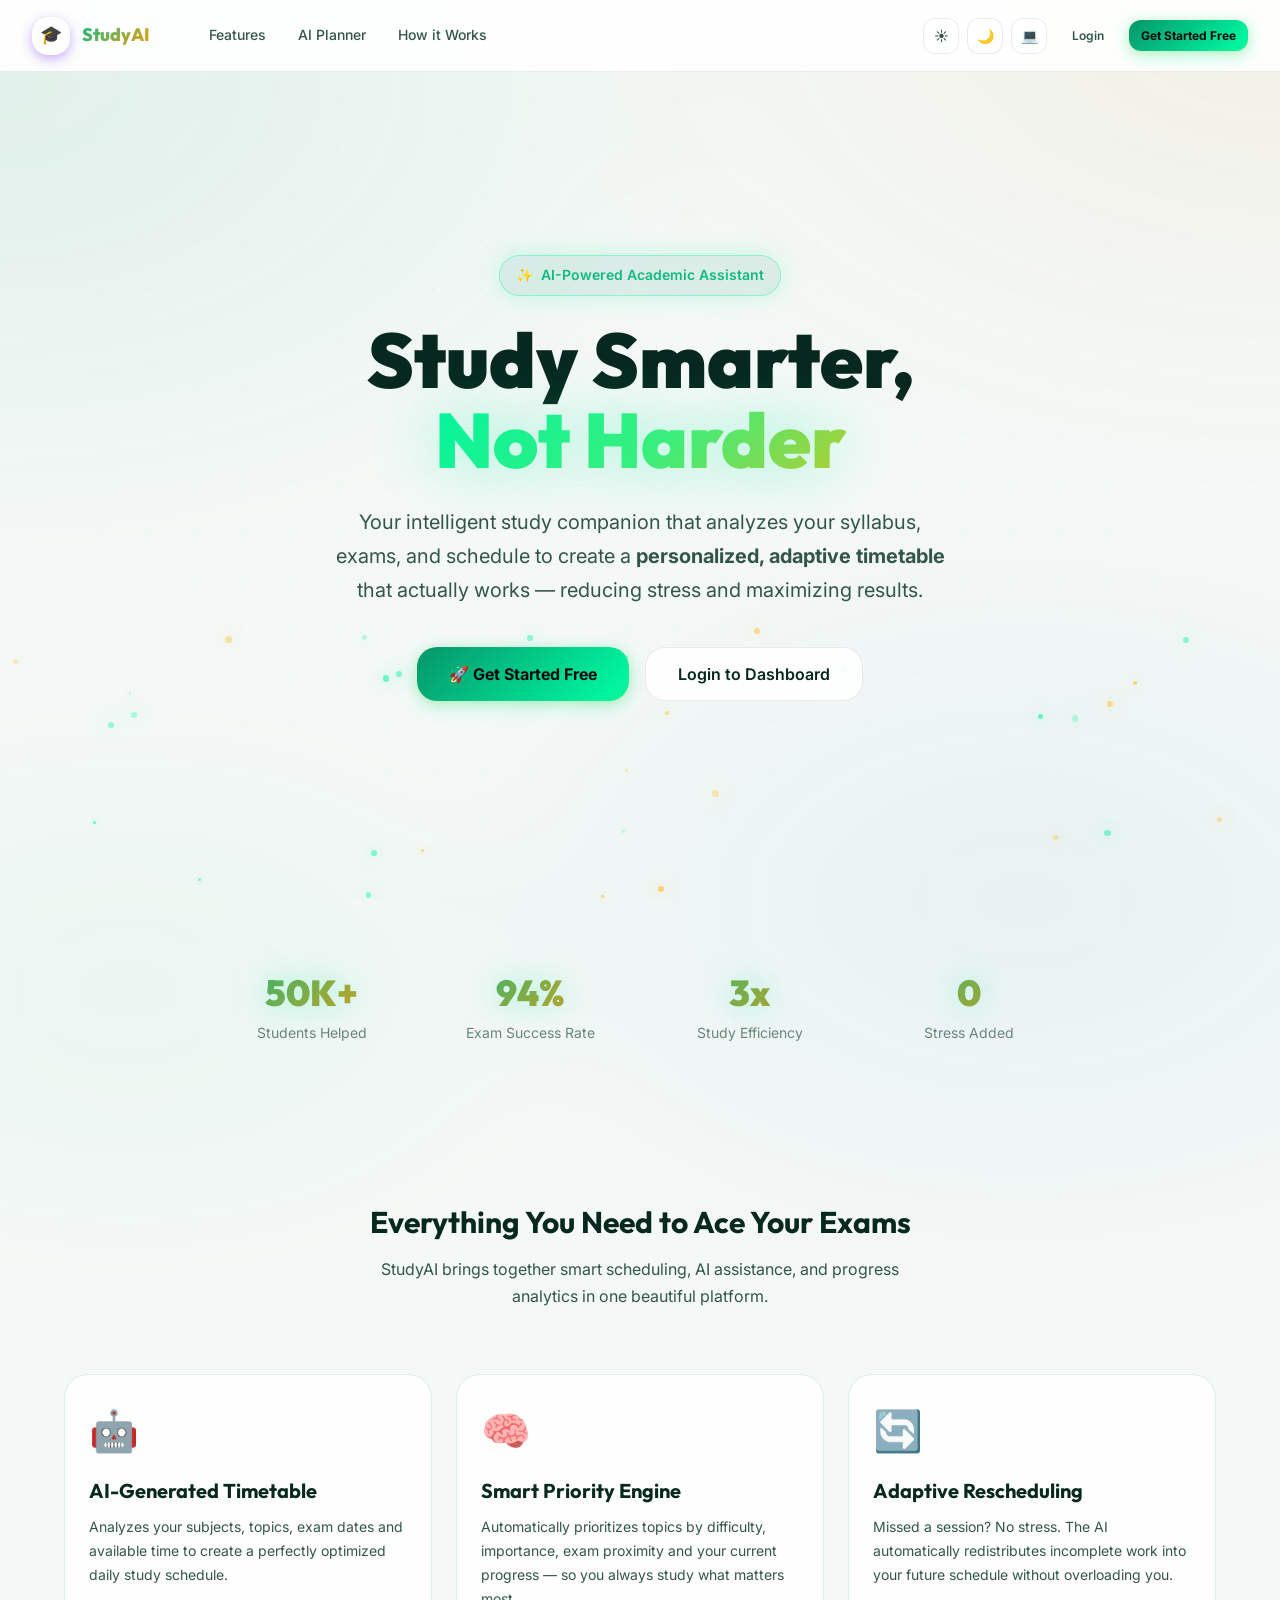
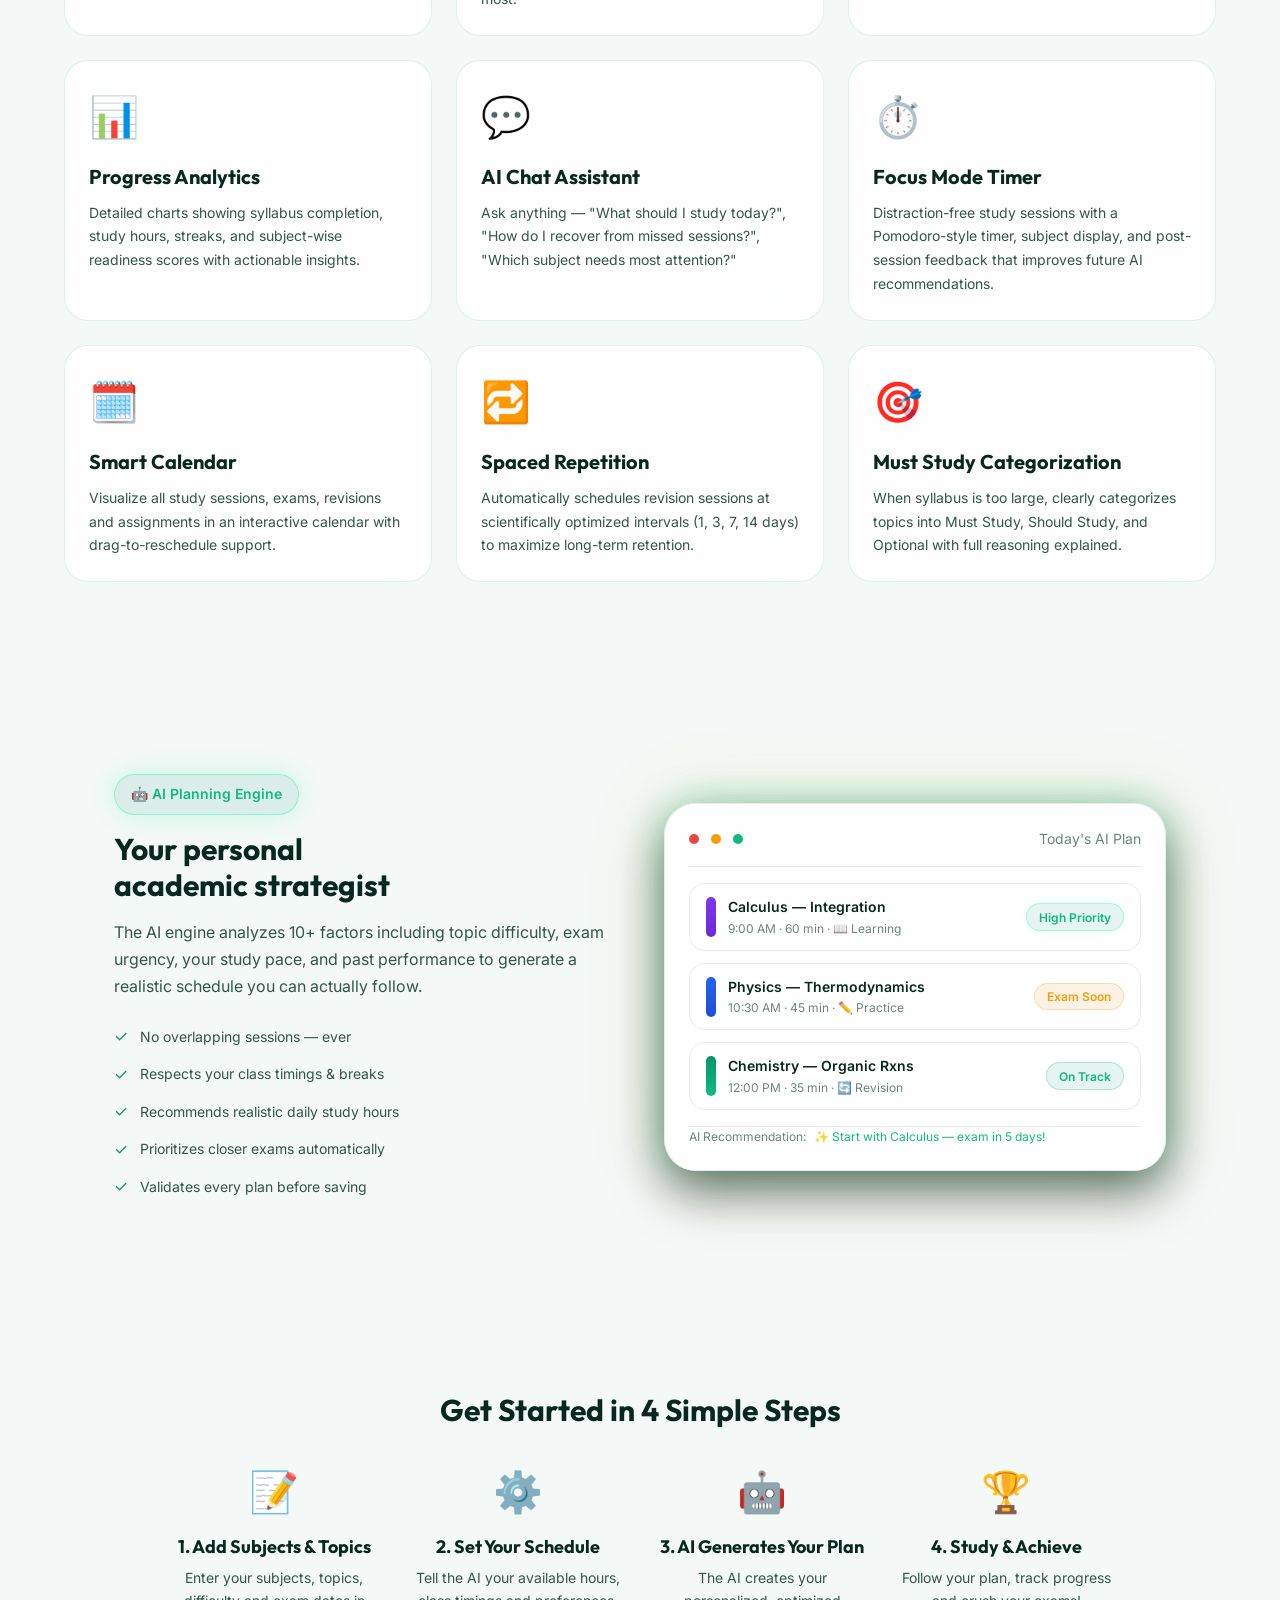
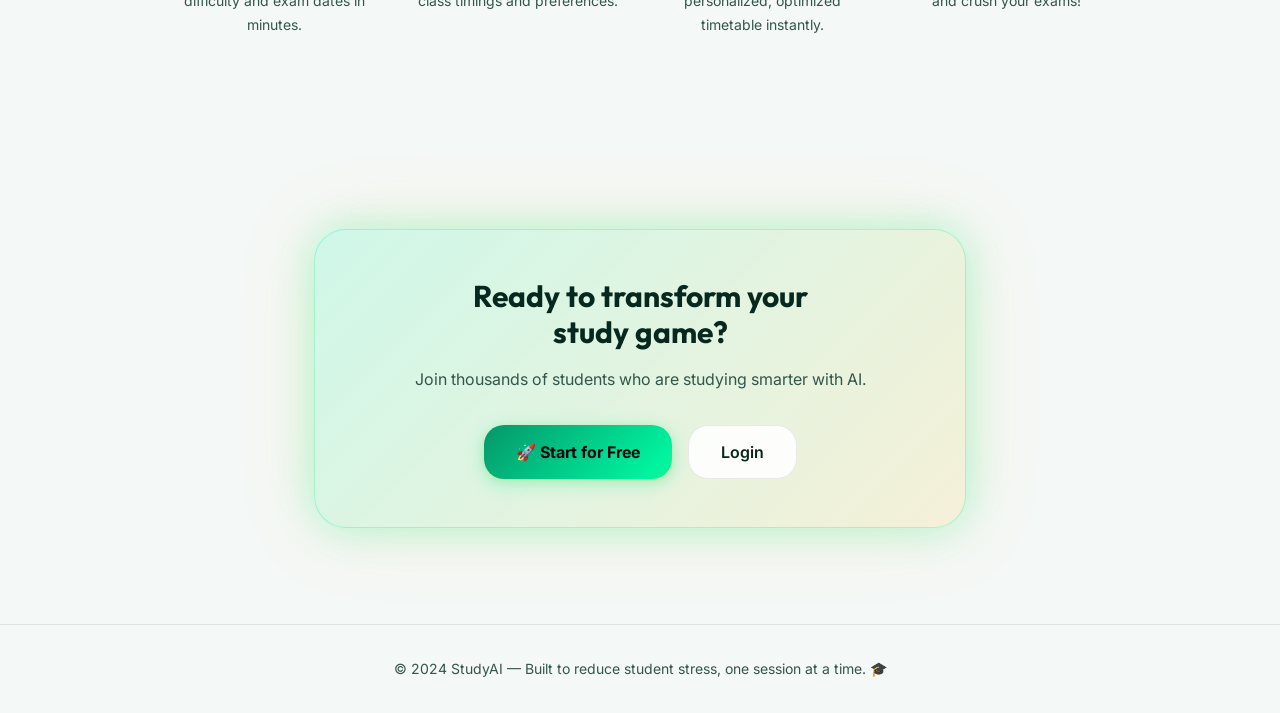
==== commit 038ccd2f: "7 Sep" ====
--- a/frontend/index.html
+++ b/frontend/index.html
@@ -544,19 +544,33 @@
 <div class="toast-container" id="toast-container" role="status" aria-live="polite"></div>
 
 <script type="module">
-  import { initTheme, requireNoAuth, getRoutePath } from './js/app.js';
+  import { initTheme, getRoutePath } from './js/app.js';
+  import { getToken, getUser } from './js/api.js';
 
   initTheme();
 
-  // Redirect logged-in users to dashboard
-  const token = localStorage.getItem('sp_token');
-  if (token) {
+  // If logged in, update login button to point to dashboard, while keeping "Get Started" for new user sign-up
+  const token = getToken();
+  const user = getUser();
+  if (token && user) {
     const dashUrl = getRoutePath('/dashboard/index.html');
-    document.getElementById('get-started-btn').href = dashUrl;
-    document.getElementById('hero-login-btn').href = dashUrl;
-    document.getElementById('login-btn').textContent = 'Dashboard';
-    document.getElementById('login-btn').href = dashUrl;
-    document.getElementById('cta-login-btn').href = dashUrl;
+    // Keep 1st button as "Get Started" pointing to signup (for new users to sign up)
+    // Update the 2nd/login buttons to open the dashboard
+    const heroLoginBtn = document.getElementById('hero-login-btn');
+    if (heroLoginBtn) {
+      heroLoginBtn.href = dashUrl;
+      heroLoginBtn.textContent = 'Open Dashboard';
+    }
+    const loginBtn = document.getElementById('login-btn');
+    if (loginBtn) {
+      loginBtn.href = dashUrl;
+      loginBtn.textContent = 'Dashboard';
+    }
+    const ctaLoginBtn = document.getElementById('cta-login-btn');
+    if (ctaLoginBtn) {
+      ctaLoginBtn.href = dashUrl;
+      ctaLoginBtn.textContent = 'Open Dashboard';
+    }
   }
 
   // Generate luminous floating particles
